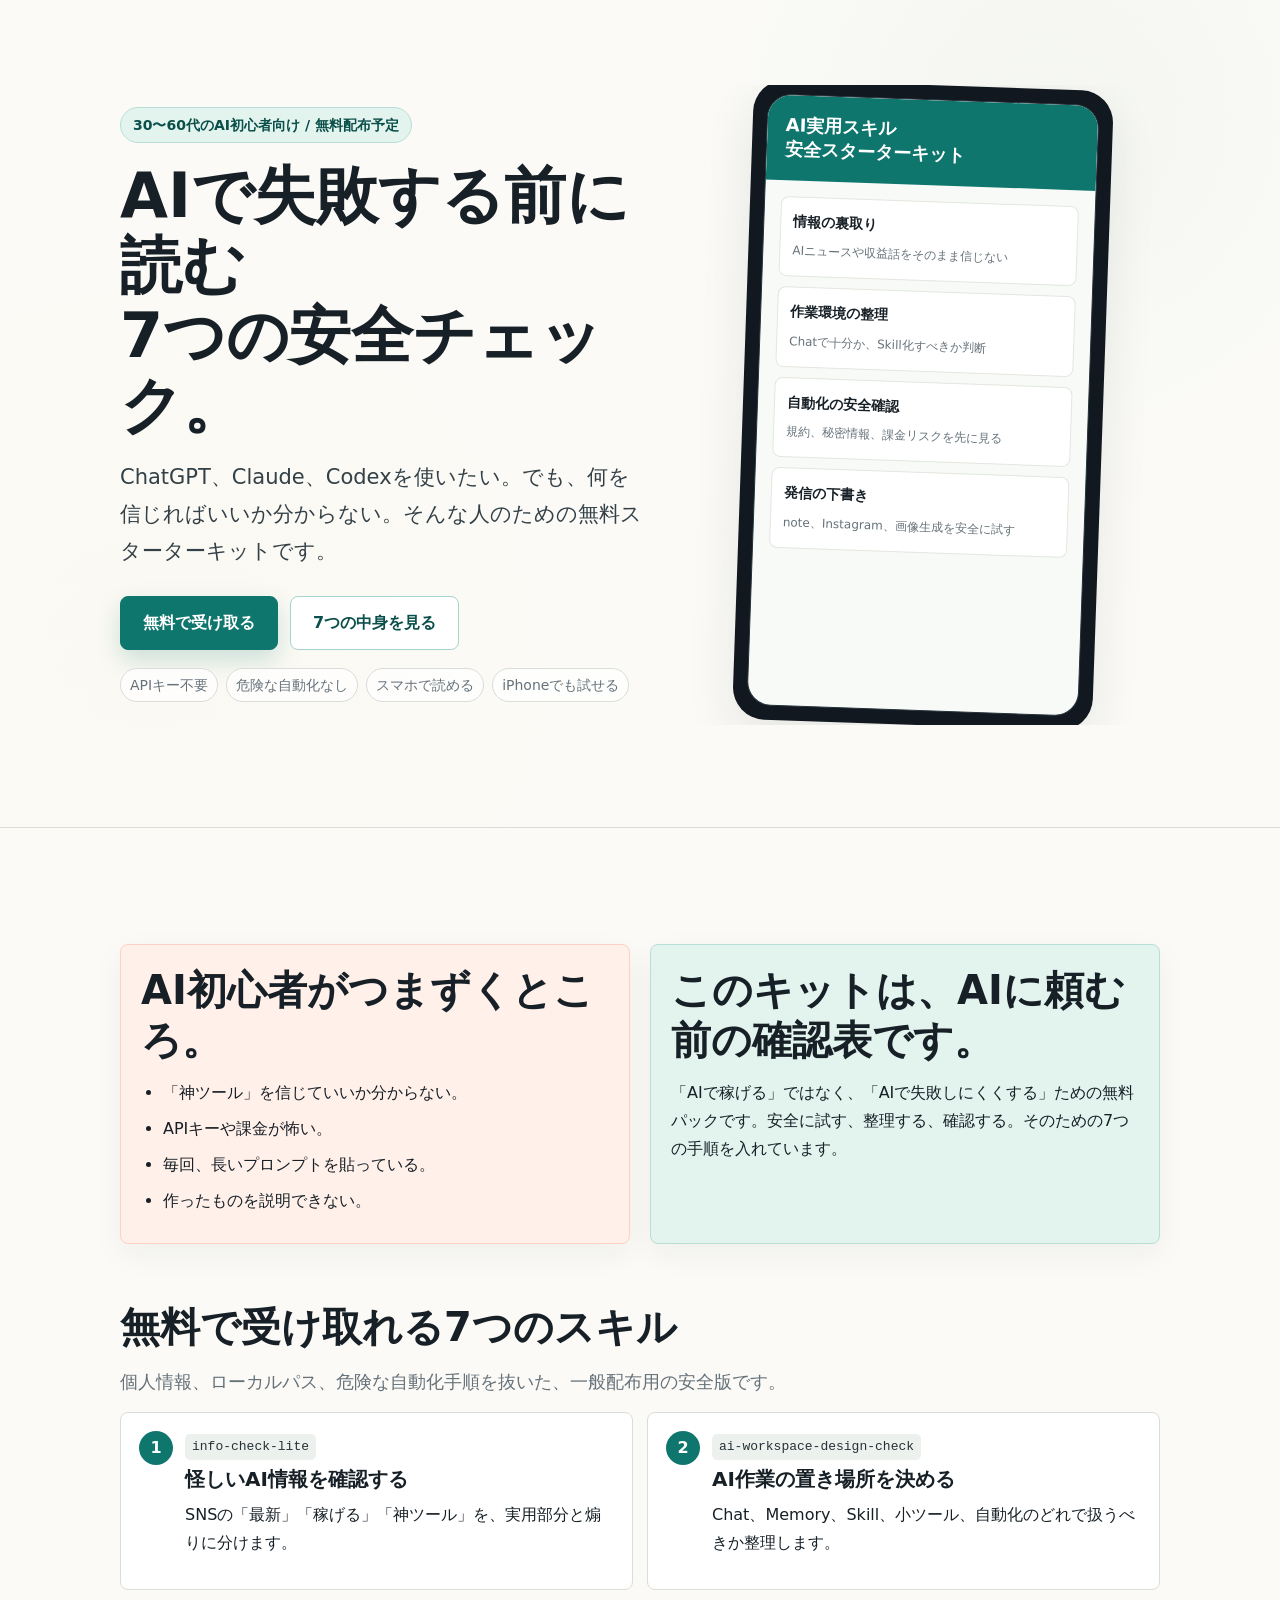
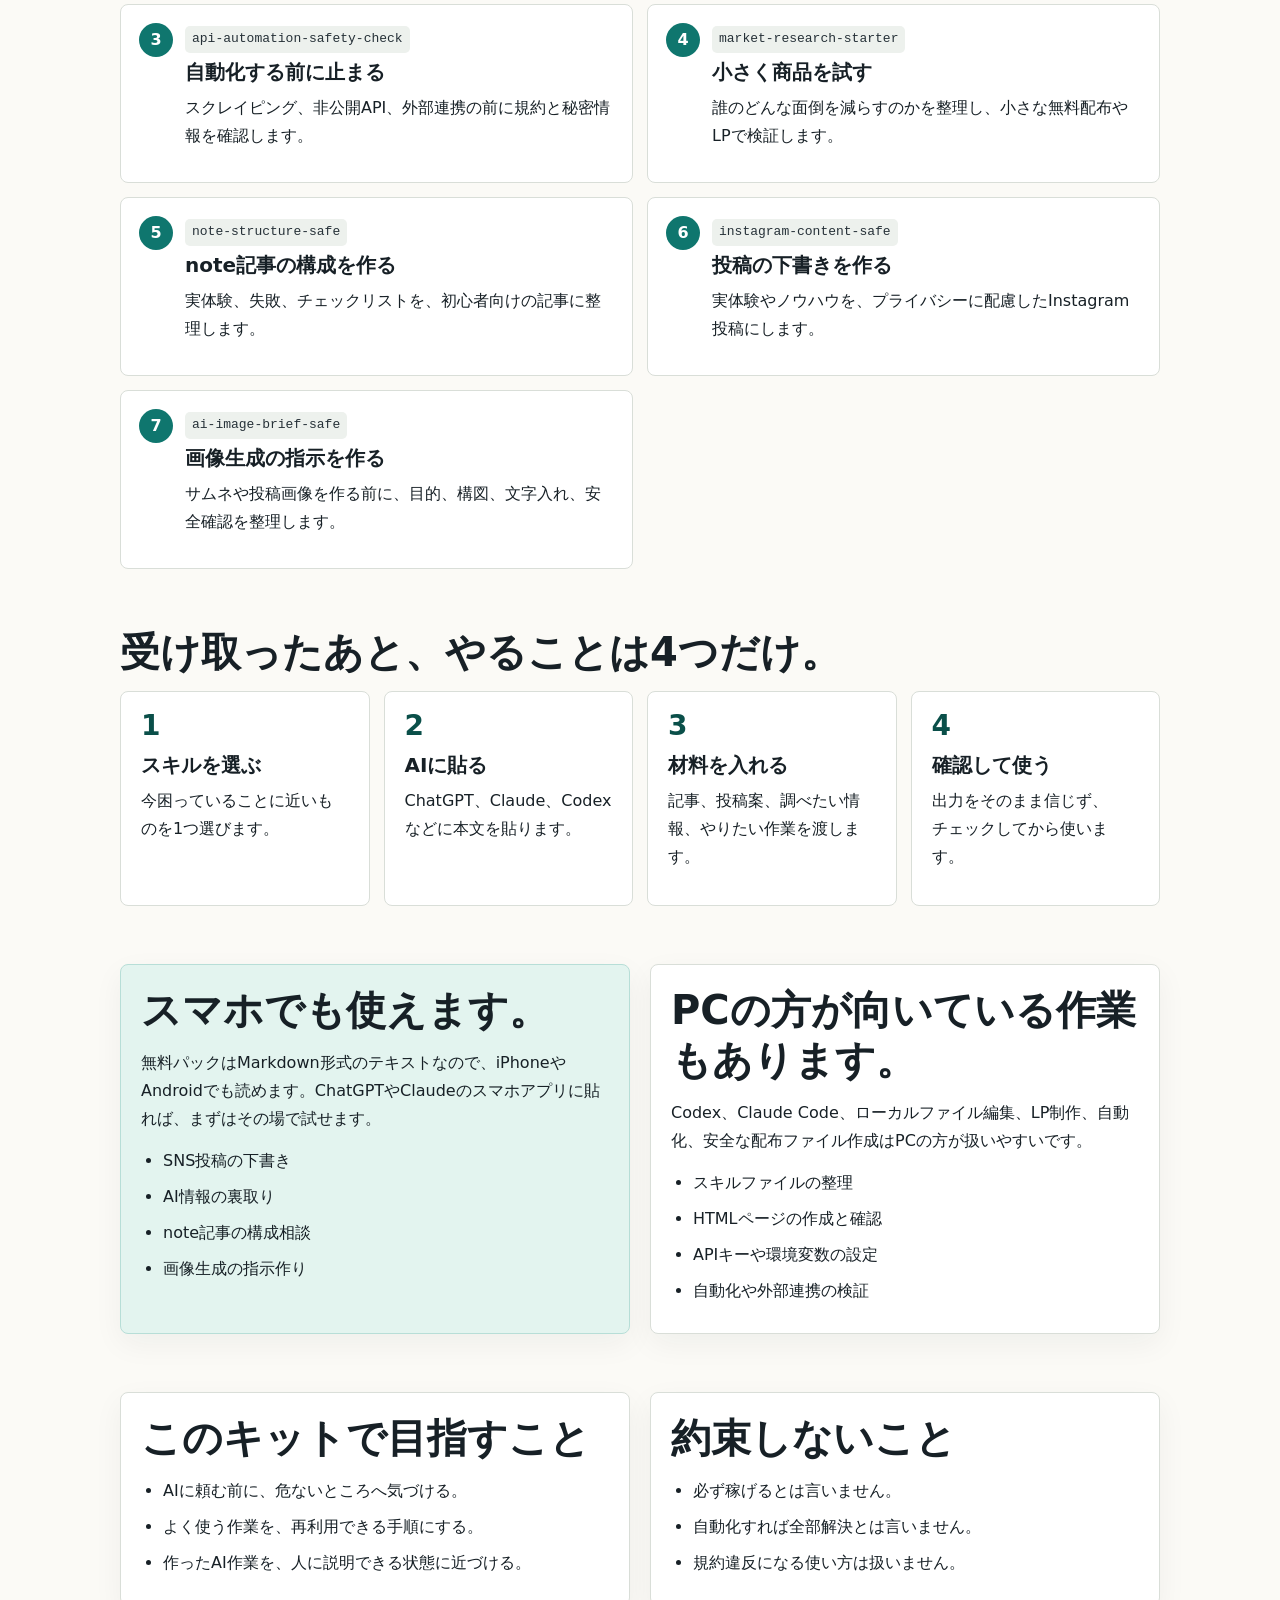
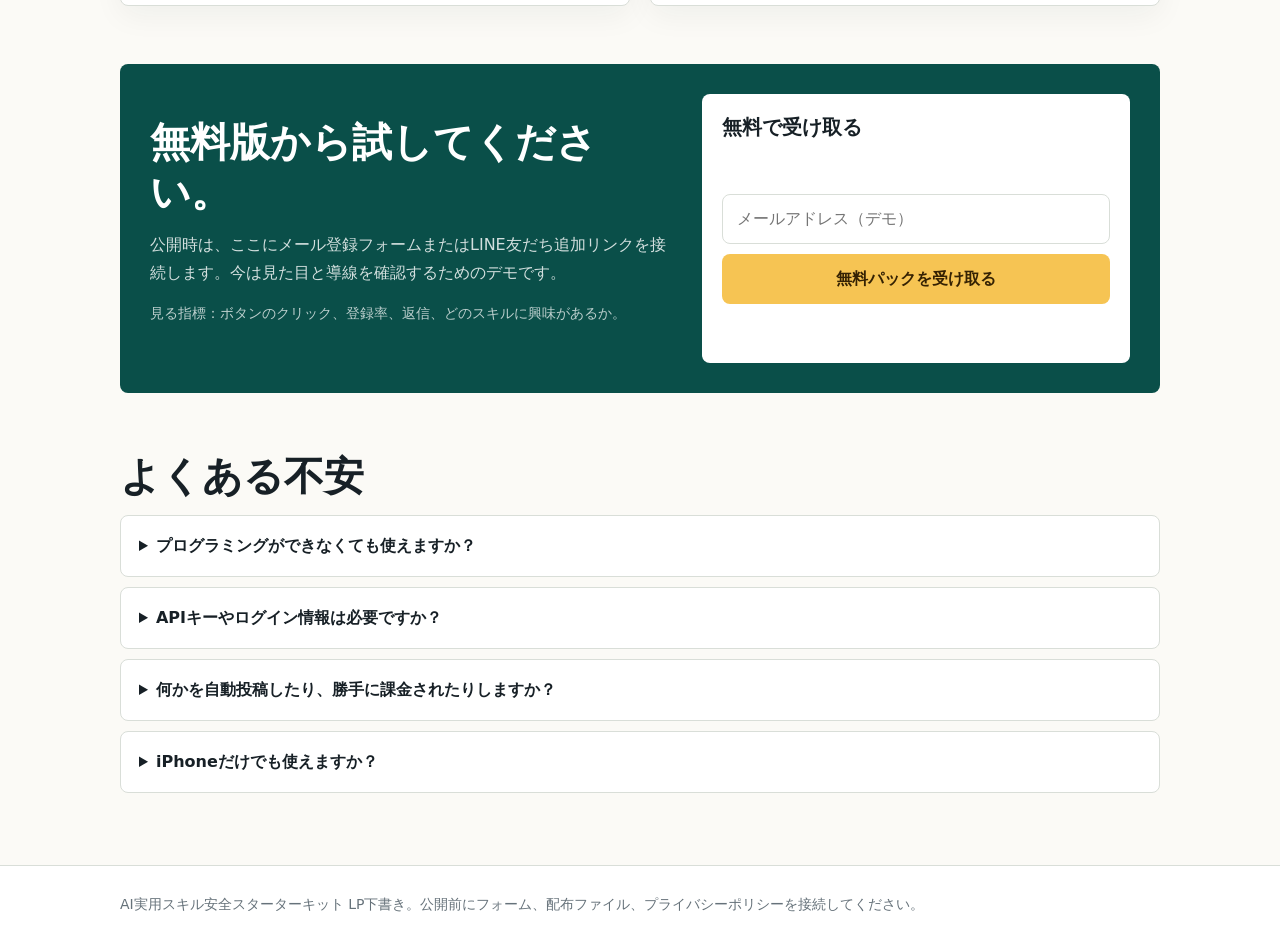
==== index.html @ 0b046c31 "Create AI skill starter kit landing page" ====
<!doctype html>
<html lang="ja">
<head>
  <meta charset="utf-8">
  <meta name="viewport" content="width=device-width, initial-scale=1">
  <title>AI実用スキル安全スターターキット</title>
  <style>
    :root {
      --bg: #fbfaf6;
      --paper: #ffffff;
      --ink: #172026;
      --text: #334047;
      --muted: #66727a;
      --line: #d9ded8;
      --green: #0f766e;
      --green-dark: #0a4f49;
      --green-soft: #e3f4ef;
      --yellow: #f6c453;
      --red-soft: #fff0ea;
      --shadow: 0 18px 50px rgba(23, 32, 38, 0.09);
    }

    * {
      box-sizing: border-box;
      min-width: 0;
    }

    html { scroll-behavior: smooth; }

    body {
      margin: 0;
      width: 100%;
      max-width: 100vw;
      background: var(--bg);
      color: var(--ink);
      font-family: system-ui, -apple-system, BlinkMacSystemFont, "Segoe UI", sans-serif;
      line-height: 1.75;
      overflow-x: hidden;
    }

    .wrap {
      width: min(1040px, calc(100% - 32px));
      margin: 0 auto;
      max-width: 100%;
    }

    header {
      min-height: 92vh;
      display: flex;
      align-items: center;
      padding: 36px 0 54px;
      background:
        linear-gradient(rgba(251, 250, 246, 0.82), rgba(251, 250, 246, 0.95)),
        radial-gradient(circle at 82% 18%, rgba(15, 118, 110, 0.18), transparent 30%),
        radial-gradient(circle at 12% 84%, rgba(246, 196, 83, 0.26), transparent 32%);
      border-bottom: 1px solid var(--line);
    }

    .hero {
      display: grid;
      grid-template-columns: 1.05fr 0.95fr;
      gap: 42px;
      align-items: center;
    }

    .eyebrow {
      display: inline-block;
      margin-bottom: 18px;
      padding: 5px 12px;
      border-radius: 999px;
      background: var(--green-soft);
      color: var(--green-dark);
      border: 1px solid #b9ded7;
      font-weight: 800;
      font-size: 14px;
    }

    h1 {
      margin: 0 0 18px;
      font-size: clamp(36px, 6vw, 62px);
      line-height: 1.13;
      letter-spacing: 0;
    }

    .lead {
      margin: 0 0 26px;
      max-width: 660px;
      color: var(--text);
      font-size: clamp(18px, 2.2vw, 21px);
      font-weight: 500;
    }

    .button-row {
      display: flex;
      flex-wrap: wrap;
      gap: 12px;
      margin: 26px 0 18px;
    }

    .button {
      display: inline-flex;
      align-items: center;
      justify-content: center;
      min-height: 54px;
      padding: 0 22px;
      border-radius: 8px;
      background: var(--green);
      color: #fff;
      text-decoration: none;
      font-weight: 900;
      border: 1px solid var(--green);
      box-shadow: 0 10px 24px rgba(15, 118, 110, 0.2);
      max-width: 100%;
    }

    .button.secondary {
      background: #fff;
      color: var(--green-dark);
      border-color: #a6d4cd;
      box-shadow: none;
    }

    .trust {
      display: flex;
      flex-wrap: wrap;
      gap: 8px;
      color: var(--muted);
      font-size: 14px;
    }

    .trust span {
      padding: 4px 9px;
      border: 1px solid var(--line);
      border-radius: 999px;
      background: rgba(255, 255, 255, 0.78);
    }

    .hero-visual {
      position: relative;
      min-height: 500px;
      display: grid;
      place-items: center;
      overflow: hidden;
    }

    .phone {
      width: min(360px, 100%);
      aspect-ratio: 9 / 16;
      border-radius: 32px;
      background: #111820;
      padding: 14px;
      box-shadow: var(--shadow);
      transform: rotate(2deg);
    }

    .screen {
      height: 100%;
      border-radius: 24px;
      background: #f8faf7;
      overflow: hidden;
      border: 1px solid #26323a;
    }

    .screen-head {
      padding: 18px;
      background: var(--green);
      color: #fff;
    }

    .screen-head strong {
      display: block;
      font-size: 18px;
      line-height: 1.35;
    }

    .screen-body {
      padding: 16px;
      display: grid;
      gap: 10px;
    }

    .mini-item {
      padding: 12px;
      border-radius: 8px;
      background: #fff;
      border: 1px solid #e2e7df;
    }

    .mini-item b {
      display: block;
      margin-bottom: 2px;
      font-size: 14px;
    }

    .mini-item small {
      color: var(--muted);
      font-size: 12px;
    }

    main { padding: 58px 0 72px; }

    section { margin-top: 58px; }

    h2 {
      margin: 0 0 14px;
      font-size: clamp(28px, 4vw, 40px);
      line-height: 1.25;
      letter-spacing: 0;
    }

    h3 {
      margin: 0 0 8px;
      font-size: 20px;
      line-height: 1.36;
      letter-spacing: 0;
    }

    p { margin: 0 0 14px; }

    h1,
    h2,
    h3,
    p,
    li,
    summary {
      overflow-wrap: anywhere;
      word-break: break-word;
      line-break: strict;
    }

    .section-lead {
      max-width: 760px;
      color: var(--muted);
      font-size: 18px;
    }

    .split {
      display: grid;
      grid-template-columns: 1fr 1fr;
      gap: 20px;
    }

    .grid {
      display: grid;
      grid-template-columns: repeat(3, 1fr);
      gap: 16px;
    }

    .card {
      background: var(--paper);
      border: 1px solid var(--line);
      border-radius: 8px;
      padding: 20px;
      box-shadow: 0 10px 30px rgba(23, 32, 38, 0.05);
      max-width: 100%;
    }

    .pain { background: var(--red-soft); border-color: #ffd1c4; }
    .safe { background: var(--green-soft); border-color: #b7ded7; }

    ul {
      margin: 10px 0 0;
      padding-left: 22px;
    }

    li { margin-bottom: 8px; }

    .skills {
      display: grid;
      grid-template-columns: repeat(2, 1fr);
      gap: 14px;
    }

    .skill {
      display: grid;
      grid-template-columns: auto 1fr;
      gap: 12px;
      align-items: start;
      background: var(--paper);
      border: 1px solid var(--line);
      border-radius: 8px;
      padding: 18px;
      max-width: 100%;
    }

    .num {
      width: 34px;
      height: 34px;
      display: grid;
      place-items: center;
      border-radius: 50%;
      background: var(--green);
      color: #fff;
      font-weight: 900;
    }

    code {
      display: inline-block;
      margin-bottom: 6px;
      padding: 2px 7px;
      border-radius: 5px;
      background: #edf1ed;
      color: #263138;
      font-family: ui-monospace, SFMono-Regular, Consolas, monospace;
      font-size: 13px;
    }

    .steps {
      display: grid;
      grid-template-columns: repeat(4, 1fr);
      gap: 14px;
    }

    .step {
      background: var(--paper);
      border: 1px solid var(--line);
      border-radius: 8px;
      padding: 20px;
      max-width: 100%;
    }

    .step b {
      display: block;
      color: var(--green-dark);
      font-size: 28px;
      line-height: 1;
      margin-bottom: 12px;
    }

    .cta {
      display: grid;
      grid-template-columns: 1.1fr 0.9fr;
      gap: 28px;
      align-items: center;
      padding: 30px;
      border-radius: 8px;
      background: var(--green-dark);
      color: #fff;
    }

    .cta h2 { color: #fff; }
    .cta p { color: rgba(255, 255, 255, 0.82); }

    .form {
      background: #fff;
      color: var(--ink);
      border-radius: 8px;
      padding: 20px;
    }

    input {
      width: 100%;
      min-height: 50px;
      margin: 6px 0 10px;
      padding: 0 14px;
      border: 1px solid var(--line);
      border-radius: 8px;
      font: inherit;
      font-size: 16px;
    }

    .submit {
      width: 100%;
      min-height: 50px;
      border: 0;
      border-radius: 8px;
      background: var(--yellow);
      color: #352203;
      font: inherit;
      font-weight: 900;
    }

    .small {
      color: var(--muted);
      font-size: 14px;
    }

    .cta .small { color: rgba(255, 255, 255, 0.72); }

    details {
      background: var(--paper);
      border: 1px solid var(--line);
      border-radius: 8px;
      padding: 16px 18px;
    }

    details + details { margin-top: 10px; }

    summary {
      cursor: pointer;
      font-weight: 800;
    }

    footer {
      padding: 26px 0;
      border-top: 1px solid var(--line);
      background: var(--paper);
      color: var(--muted);
      font-size: 14px;
    }

    .sticky-cta {
      position: sticky;
      bottom: 0;
      z-index: 5;
      display: none;
      padding: 10px 16px;
      background: rgba(255, 255, 255, 0.94);
      border-top: 1px solid var(--line);
      backdrop-filter: blur(8px);
    }

    .sticky-cta a {
      width: 100%;
    }

    @media (max-width: 900px) {
      .hero,
      .split,
      .cta {
        grid-template-columns: 1fr;
      }

      header { min-height: auto; }

      .hero-visual {
        min-height: 420px;
      }

      .grid,
      .steps {
        grid-template-columns: 1fr 1fr;
      }
    }

    @media (max-width: 640px) {
      body {
        position: relative;
        max-width: 100vw;
      }

      .wrap {
        width: calc(100% - 28px);
        max-width: calc(100vw - 28px);
      }

      h1 {
        font-size: 30px;
        line-height: 1.22;
      }

      h1,
      h2,
      h3,
      p,
      li,
      summary {
        word-break: break-all;
        line-break: anywhere;
      }

      .lead {
        font-size: 16px;
        line-height: 1.85;
      }

      .skills,
      .grid,
      .steps {
        grid-template-columns: 1fr;
      }

      .button-row .button {
        width: 100%;
      }

      header,
      main,
      section,
      footer {
        max-width: 100vw;
        overflow-x: hidden;
      }

      .hero-visual {
        min-height: 350px;
      }

      .phone {
        width: min(278px, 88%);
        transform: rotate(0deg);
      }

      .sticky-cta {
        display: block;
      }
    }
  </style>
</head>
<body>
  <header>
    <div class="wrap hero">
      <div>
        <span class="eyebrow">30〜60代のAI初心者向け / 無料配布予定</span>
        <h1>AIで失敗する前に読む<br>7つの安全チェック。</h1>
        <p class="lead">ChatGPT、Claude、Codexを使いたい。でも、何を信じればいいか分からない。そんな人のための無料スターターキットです。</p>
        <div class="button-row">
          <a class="button" href="#signup">無料で受け取る</a>
          <a class="button secondary" href="#inside">7つの中身を見る</a>
        </div>
      <div class="trust">
        <span>APIキー不要</span>
        <span>危険な自動化なし</span>
        <span>スマホで読める</span>
        <span>iPhoneでも試せる</span>
      </div>
      </div>

      <div class="hero-visual" aria-label="AI安全スターターキットのプレビュー">
        <div class="phone">
          <div class="screen">
            <div class="screen-head">
              <strong>AI実用スキル<br>安全スターターキット</strong>
            </div>
            <div class="screen-body">
              <div class="mini-item">
                <b>情報の裏取り</b>
                <small>AIニュースや収益話をそのまま信じない</small>
              </div>
              <div class="mini-item">
                <b>作業環境の整理</b>
                <small>Chatで十分か、Skill化すべきか判断</small>
              </div>
              <div class="mini-item">
                <b>自動化の安全確認</b>
                <small>規約、秘密情報、課金リスクを先に見る</small>
              </div>
              <div class="mini-item">
                <b>発信の下書き</b>
                <small>note、Instagram、画像生成を安全に試す</small>
              </div>
            </div>
          </div>
        </div>
      </div>
    </div>
  </header>

  <main class="wrap">
    <section class="split">
      <div class="card pain">
        <h2>AI初心者がつまずくところ。</h2>
        <ul>
          <li>「神ツール」を信じていいか分からない。</li>
          <li>APIキーや課金が怖い。</li>
          <li>毎回、長いプロンプトを貼っている。</li>
          <li>作ったものを説明できない。</li>
        </ul>
      </div>
      <div class="card safe">
        <h2>このキットは、AIに頼む前の確認表です。</h2>
        <p>「AIで稼げる」ではなく、「AIで失敗しにくくする」ための無料パックです。安全に試す、整理する、確認する。そのための7つの手順を入れています。</p>
      </div>
    </section>

    <section id="inside">
      <h2>無料で受け取れる7つのスキル</h2>
      <p class="section-lead">個人情報、ローカルパス、危険な自動化手順を抜いた、一般配布用の安全版です。</p>
      <div class="skills">
        <article class="skill">
          <span class="num">1</span>
          <div>
            <code>info-check-lite</code>
            <h3>怪しいAI情報を確認する</h3>
            <p>SNSの「最新」「稼げる」「神ツール」を、実用部分と煽りに分けます。</p>
          </div>
        </article>
        <article class="skill">
          <span class="num">2</span>
          <div>
            <code>ai-workspace-design-check</code>
            <h3>AI作業の置き場所を決める</h3>
            <p>Chat、Memory、Skill、小ツール、自動化のどれで扱うべきか整理します。</p>
          </div>
        </article>
        <article class="skill">
          <span class="num">3</span>
          <div>
            <code>api-automation-safety-check</code>
            <h3>自動化する前に止まる</h3>
            <p>スクレイピング、非公開API、外部連携の前に規約と秘密情報を確認します。</p>
          </div>
        </article>
        <article class="skill">
          <span class="num">4</span>
          <div>
            <code>market-research-starter</code>
            <h3>小さく商品を試す</h3>
            <p>誰のどんな面倒を減らすのかを整理し、小さな無料配布やLPで検証します。</p>
          </div>
        </article>
        <article class="skill">
          <span class="num">5</span>
          <div>
            <code>note-structure-safe</code>
            <h3>note記事の構成を作る</h3>
            <p>実体験、失敗、チェックリストを、初心者向けの記事に整理します。</p>
          </div>
        </article>
        <article class="skill">
          <span class="num">6</span>
          <div>
            <code>instagram-content-safe</code>
            <h3>投稿の下書きを作る</h3>
            <p>実体験やノウハウを、プライバシーに配慮したInstagram投稿にします。</p>
          </div>
        </article>
        <article class="skill">
          <span class="num">7</span>
          <div>
            <code>ai-image-brief-safe</code>
            <h3>画像生成の指示を作る</h3>
            <p>サムネや投稿画像を作る前に、目的、構図、文字入れ、安全確認を整理します。</p>
          </div>
        </article>
      </div>
    </section>

    <section>
      <h2>受け取ったあと、やることは4つだけ。</h2>
      <div class="steps">
        <article class="step">
          <b>1</b>
          <h3>スキルを選ぶ</h3>
          <p>今困っていることに近いものを1つ選びます。</p>
        </article>
        <article class="step">
          <b>2</b>
          <h3>AIに貼る</h3>
          <p>ChatGPT、Claude、Codexなどに本文を貼ります。</p>
        </article>
        <article class="step">
          <b>3</b>
          <h3>材料を入れる</h3>
          <p>記事、投稿案、調べたい情報、やりたい作業を渡します。</p>
        </article>
        <article class="step">
          <b>4</b>
          <h3>確認して使う</h3>
          <p>出力をそのまま信じず、チェックしてから使います。</p>
        </article>
      </div>
    </section>

    <section class="split">
      <div class="card safe">
        <h2>スマホでも使えます。</h2>
        <p>無料パックはMarkdown形式のテキストなので、iPhoneやAndroidでも読めます。ChatGPTやClaudeのスマホアプリに貼れば、まずはその場で試せます。</p>
        <ul>
          <li>SNS投稿の下書き</li>
          <li>AI情報の裏取り</li>
          <li>note記事の構成相談</li>
          <li>画像生成の指示作り</li>
        </ul>
      </div>
      <div class="card">
        <h2>PCの方が向いている作業もあります。</h2>
        <p>Codex、Claude Code、ローカルファイル編集、LP制作、自動化、安全な配布ファイル作成はPCの方が扱いやすいです。</p>
        <ul>
          <li>スキルファイルの整理</li>
          <li>HTMLページの作成と確認</li>
          <li>APIキーや環境変数の設定</li>
          <li>自動化や外部連携の検証</li>
        </ul>
      </div>
    </section>

    <section class="split">
      <div class="card">
        <h2>このキットで目指すこと</h2>
        <ul>
          <li>AIに頼む前に、危ないところへ気づける。</li>
          <li>よく使う作業を、再利用できる手順にする。</li>
          <li>作ったAI作業を、人に説明できる状態に近づける。</li>
        </ul>
      </div>
      <div class="card">
        <h2>約束しないこと</h2>
        <ul>
          <li>必ず稼げるとは言いません。</li>
          <li>自動化すれば全部解決とは言いません。</li>
          <li>規約違反になる使い方は扱いません。</li>
        </ul>
      </div>
    </section>

    <section id="signup" class="cta">
      <div>
        <h2>無料版から試してください。</h2>
        <p>公開時は、ここにメール登録フォームまたはLINE友だち追加リンクを接続します。今は見た目と導線を確認するためのデモです。</p>
        <p class="small">見る指標：ボタンのクリック、登録率、返信、どのスキルに興味があるか。</p>
      </div>
      <div class="form">
        <h3>無料で受け取る</h3>
        <p class="small">登録後にダウンロードURLを案内する想定です。</p>
        <input type="email" placeholder="メールアドレス（デモ）" aria-label="メールアドレス">
        <button class="submit" type="button">無料パックを受け取る</button>
        <p class="small">※送信機能はまだ接続していません。</p>
      </div>
    </section>

    <section>
      <h2>よくある不安</h2>
      <details>
        <summary>プログラミングができなくても使えますか？</summary>
        <p>はい。まずはスキル本文をAIに貼って、質問に答えるだけで使える形にしています。</p>
      </details>
      <details>
        <summary>APIキーやログイン情報は必要ですか？</summary>
        <p>無料パックを読むだけなら不要です。秘密情報をAIに貼らないことも、キット内で確認します。</p>
      </details>
      <details>
        <summary>何かを自動投稿したり、勝手に課金されたりしますか？</summary>
        <p>しません。公開・投稿・課金・削除・外部送信は、人間の確認を前提にする方針です。</p>
      </details>
      <details>
        <summary>iPhoneだけでも使えますか？</summary>
        <p>読む、AIに貼る、SNS投稿や記事構成を作るところまでは使えます。CodexやClaude Codeでファイルを作る作業はPCの方が向いています。</p>
      </details>
    </section>
  </main>

  <div class="sticky-cta">
    <a class="button" href="#signup">無料で受け取る</a>
  </div>

  <footer>
    <div class="wrap">AI実用スキル安全スターターキット LP下書き。公開前にフォーム、配布ファイル、プライバシーポリシーを接続してください。</div>
  </footer>
</body>
</html>
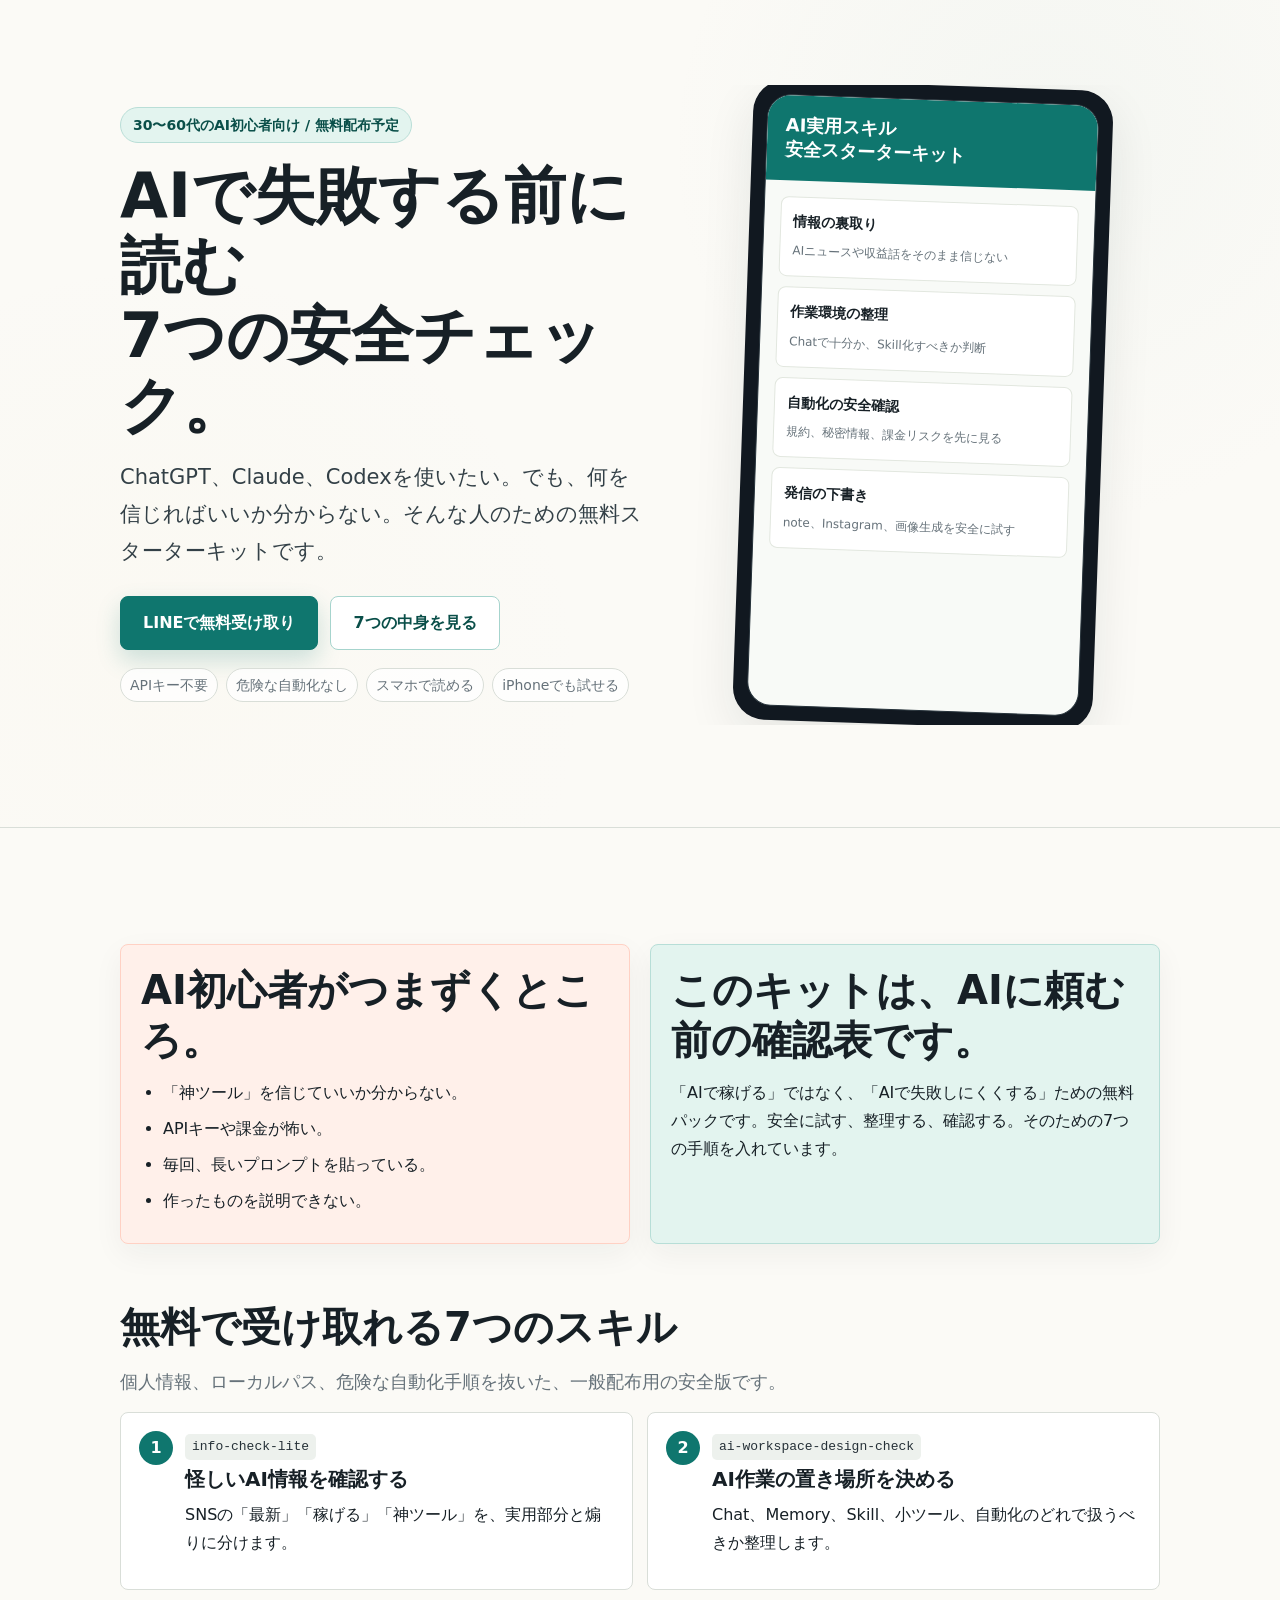
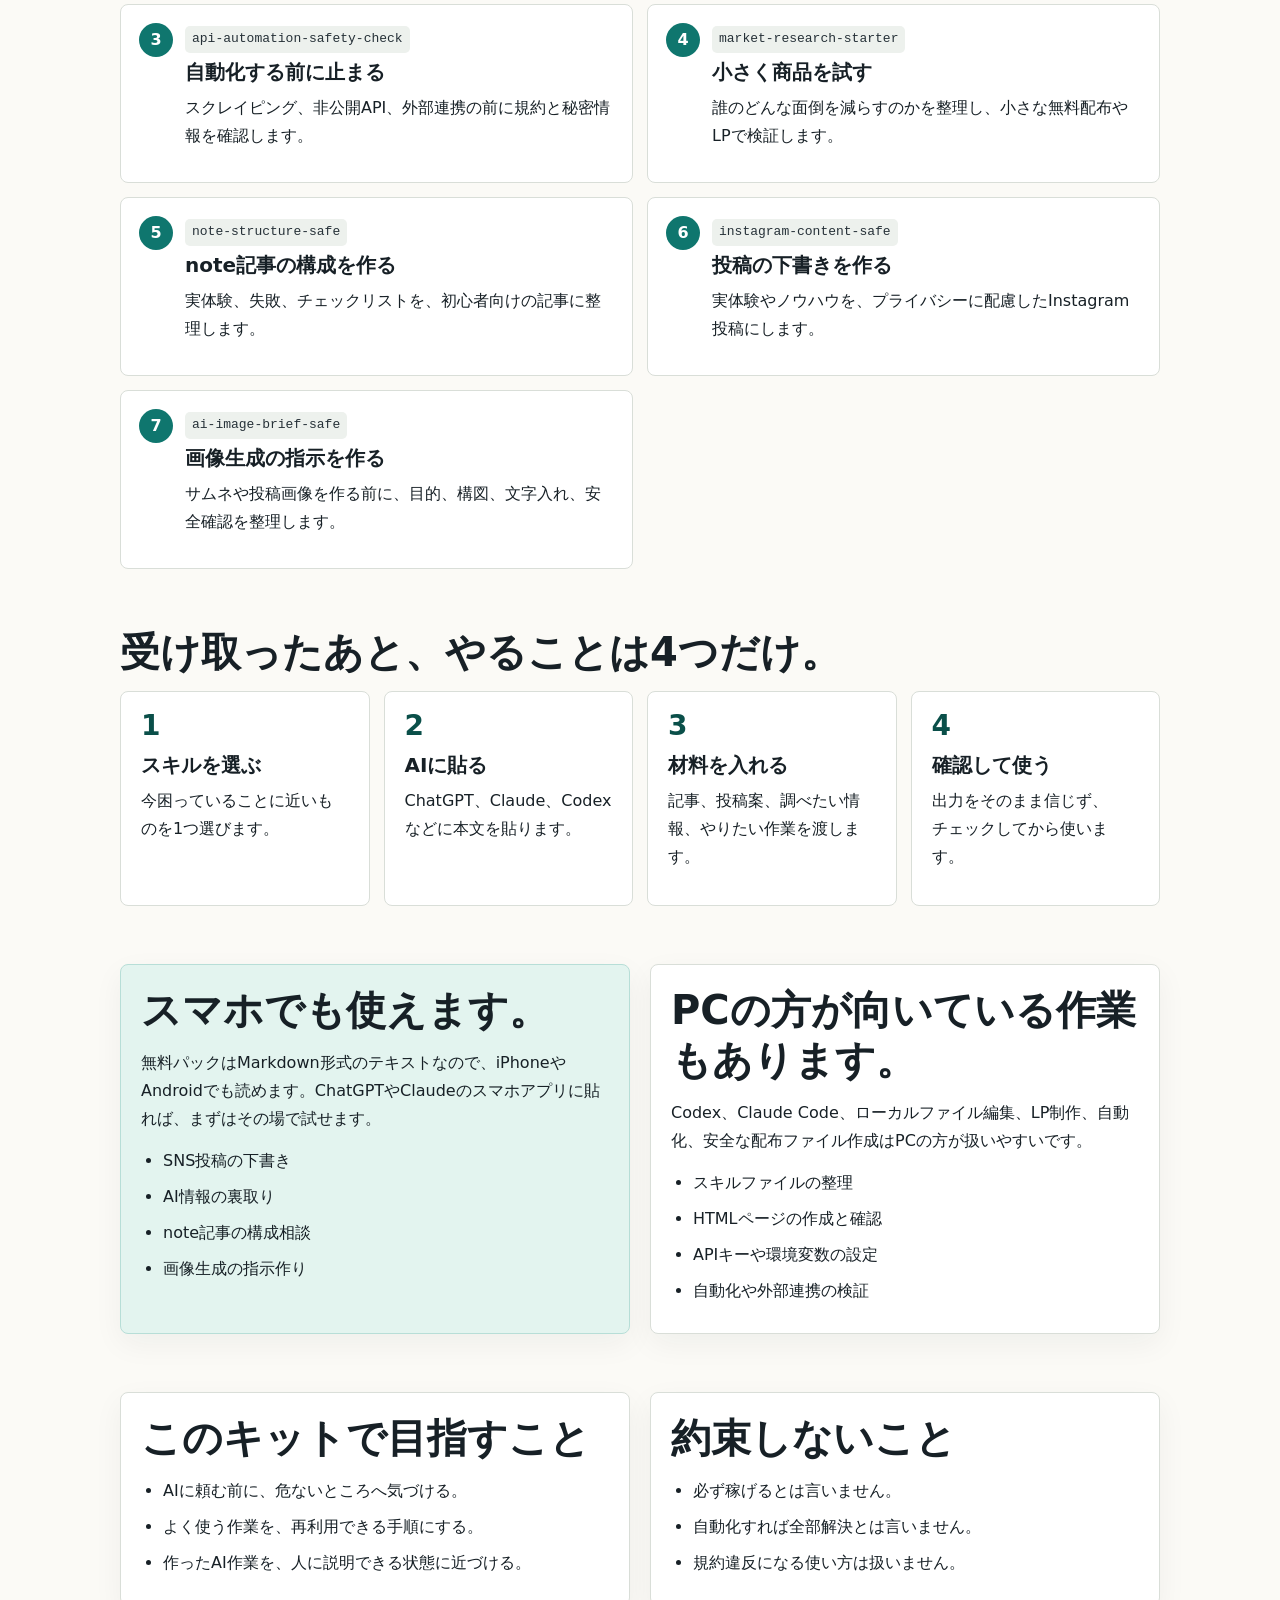
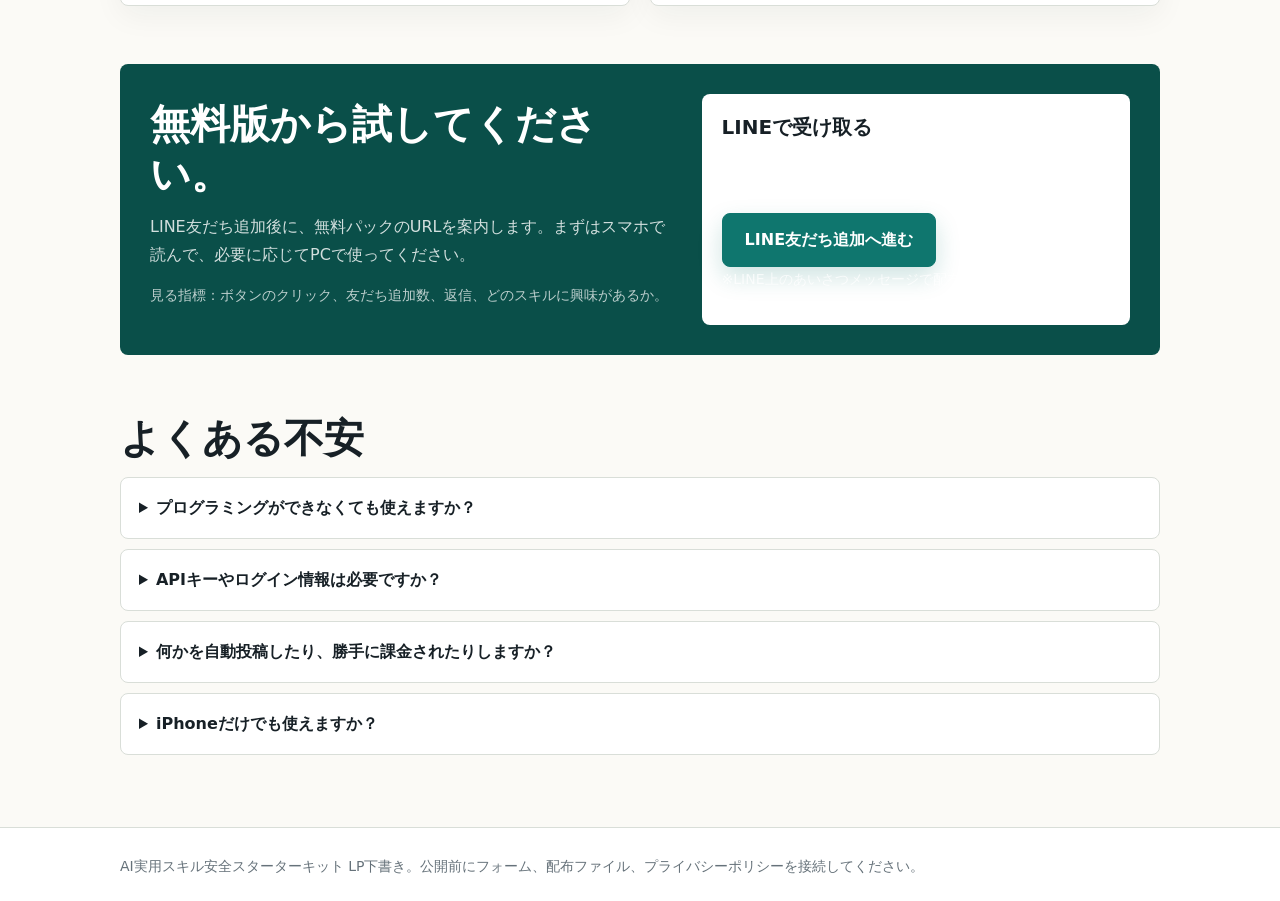
==== commit b0873c4b: "Connect CTA to LINE friend add" ====
--- a/index.html
+++ b/index.html
@@ -505,7 +505,7 @@
         <h1>AIで失敗する前に読む<br>7つの安全チェック。</h1>
         <p class="lead">ChatGPT、Claude、Codexを使いたい。でも、何を信じればいいか分からない。そんな人のための無料スターターキットです。</p>
         <div class="button-row">
-          <a class="button" href="#signup">無料で受け取る</a>
+          <a class="button" href="https://lin.ee/PPzQ4hE">LINEで無料受け取り</a>
           <a class="button secondary" href="#inside">7つの中身を見る</a>
         </div>
       <div class="trust">
@@ -697,15 +697,14 @@
     <section id="signup" class="cta">
       <div>
         <h2>無料版から試してください。</h2>
-        <p>公開時は、ここにメール登録フォームまたはLINE友だち追加リンクを接続します。今は見た目と導線を確認するためのデモです。</p>
-        <p class="small">見る指標：ボタンのクリック、登録率、返信、どのスキルに興味があるか。</p>
+        <p>LINE友だち追加後に、無料パックのURLを案内します。まずはスマホで読んで、必要に応じてPCで使ってください。</p>
+        <p class="small">見る指標：ボタンのクリック、友だち追加数、返信、どのスキルに興味があるか。</p>
       </div>
       <div class="form">
-        <h3>無料で受け取る</h3>
-        <p class="small">登録後にダウンロードURLを案内する想定です。</p>
-        <input type="email" placeholder="メールアドレス（デモ）" aria-label="メールアドレス">
-        <button class="submit" type="button">無料パックを受け取る</button>
-        <p class="small">※送信機能はまだ接続していません。</p>
+        <h3>LINEで受け取る</h3>
+        <p class="small">友だち追加すると、無料スターターキットのURLを受け取れます。</p>
+        <a class="button" href="https://lin.ee/PPzQ4hE">LINE友だち追加へ進む</a>
+        <p class="small">※LINE上のあいさつメッセージで配布URLを案内します。</p>
       </div>
     </section>
 
@@ -731,7 +730,7 @@
   </main>
 
   <div class="sticky-cta">
-    <a class="button" href="#signup">無料で受け取る</a>
+    <a class="button" href="https://lin.ee/PPzQ4hE">LINEで無料受け取り</a>
   </div>
 
   <footer>
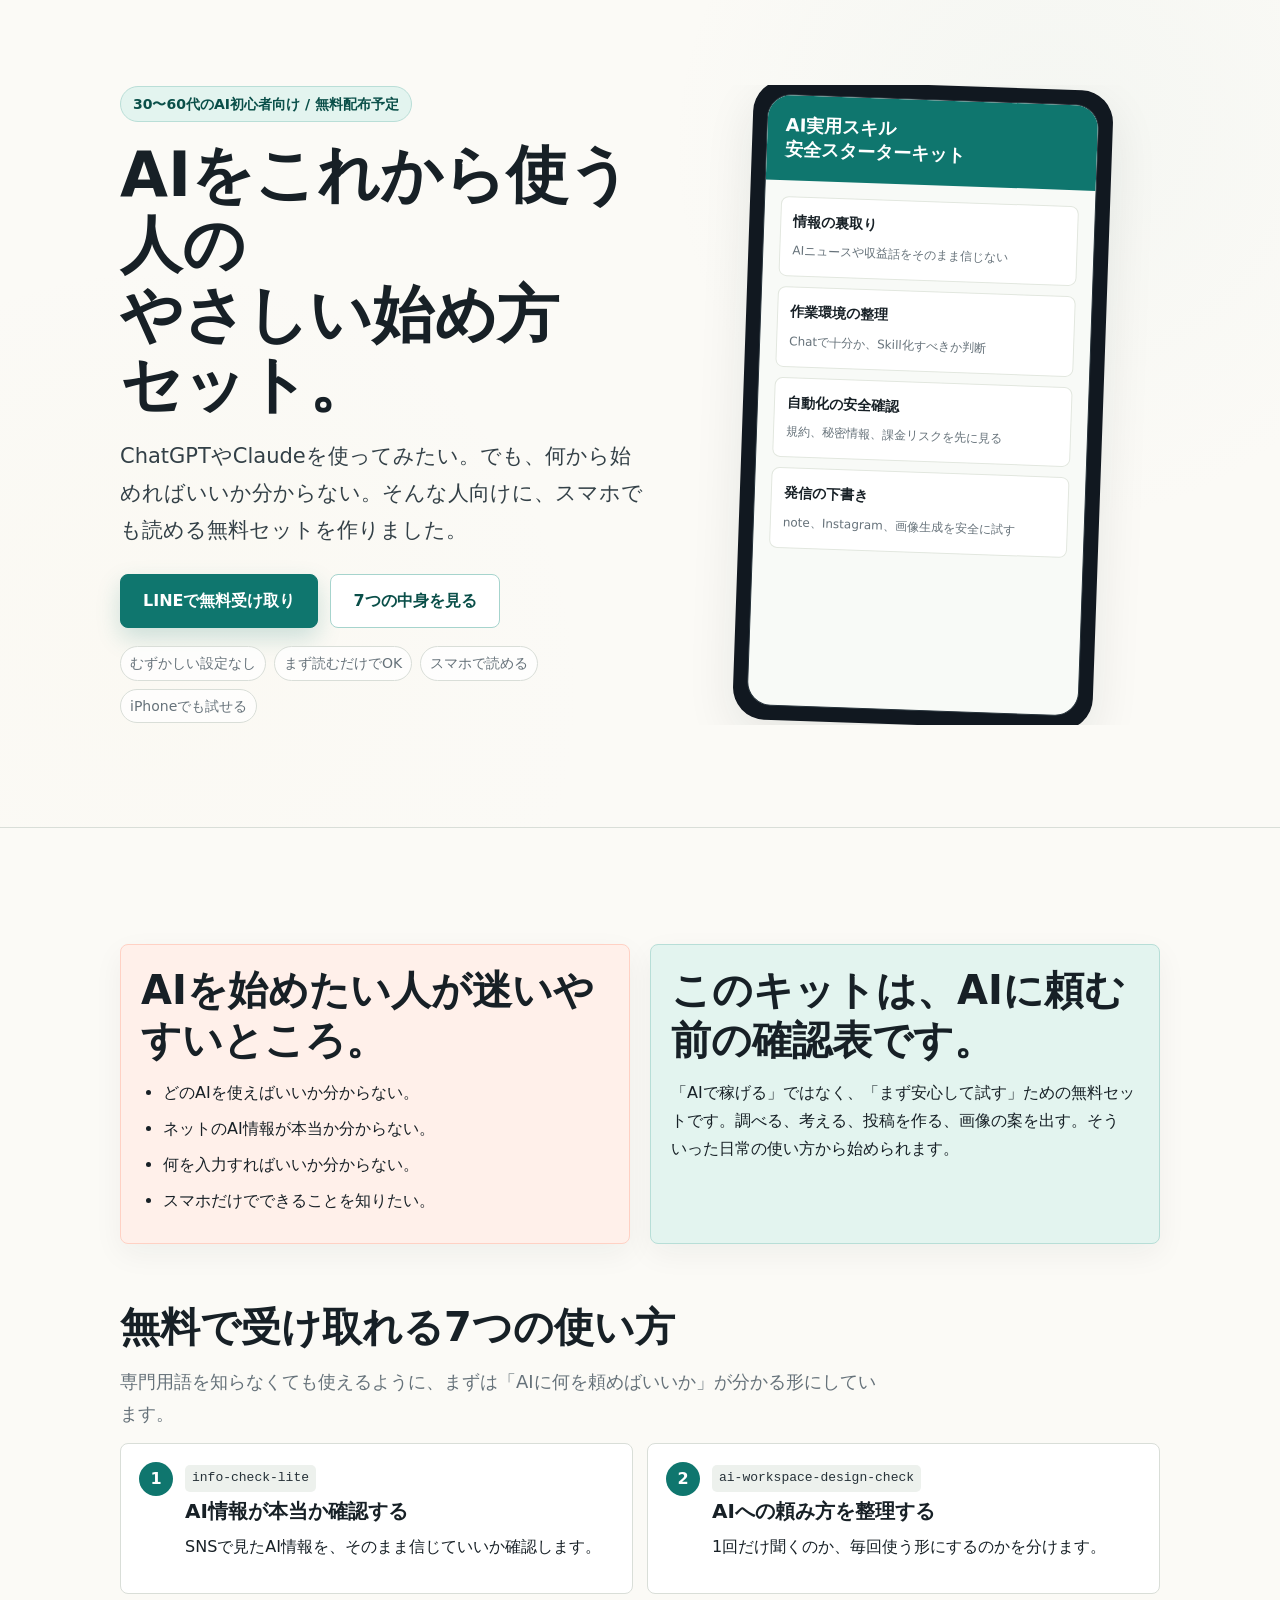
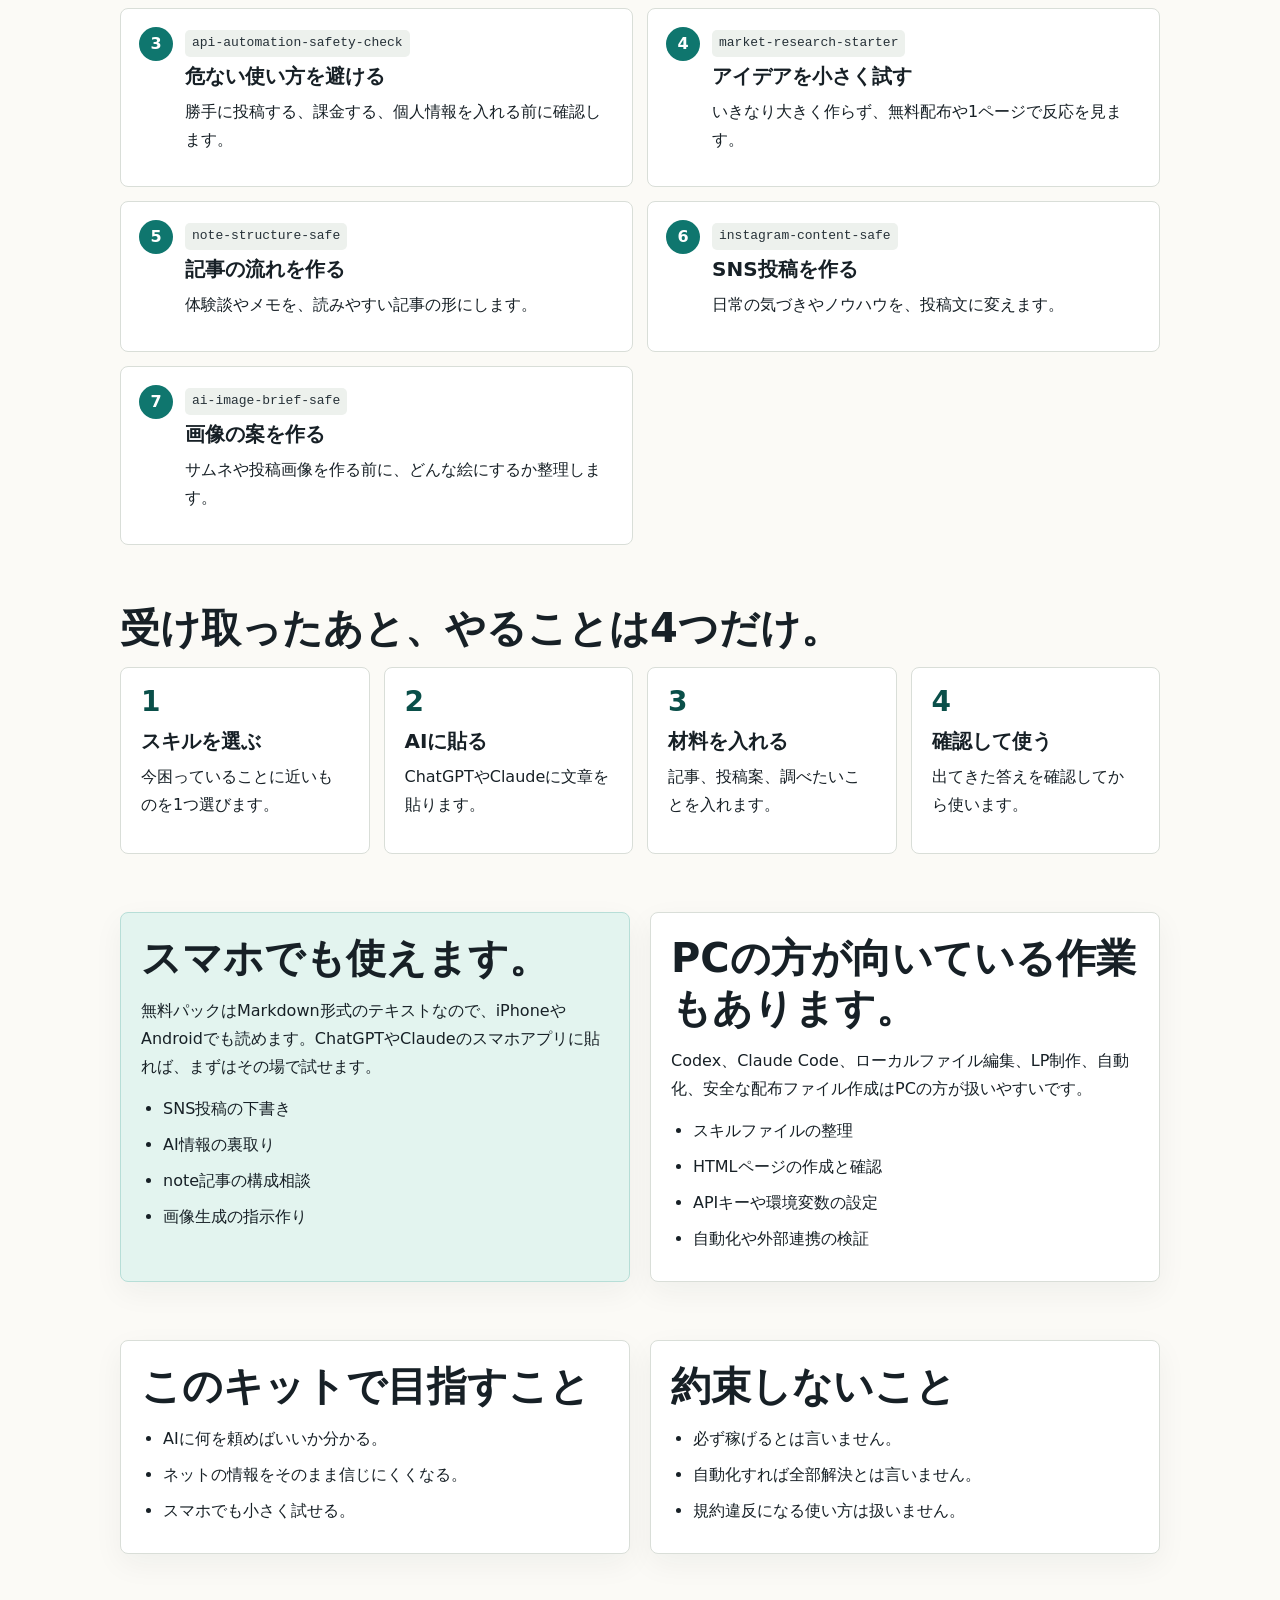
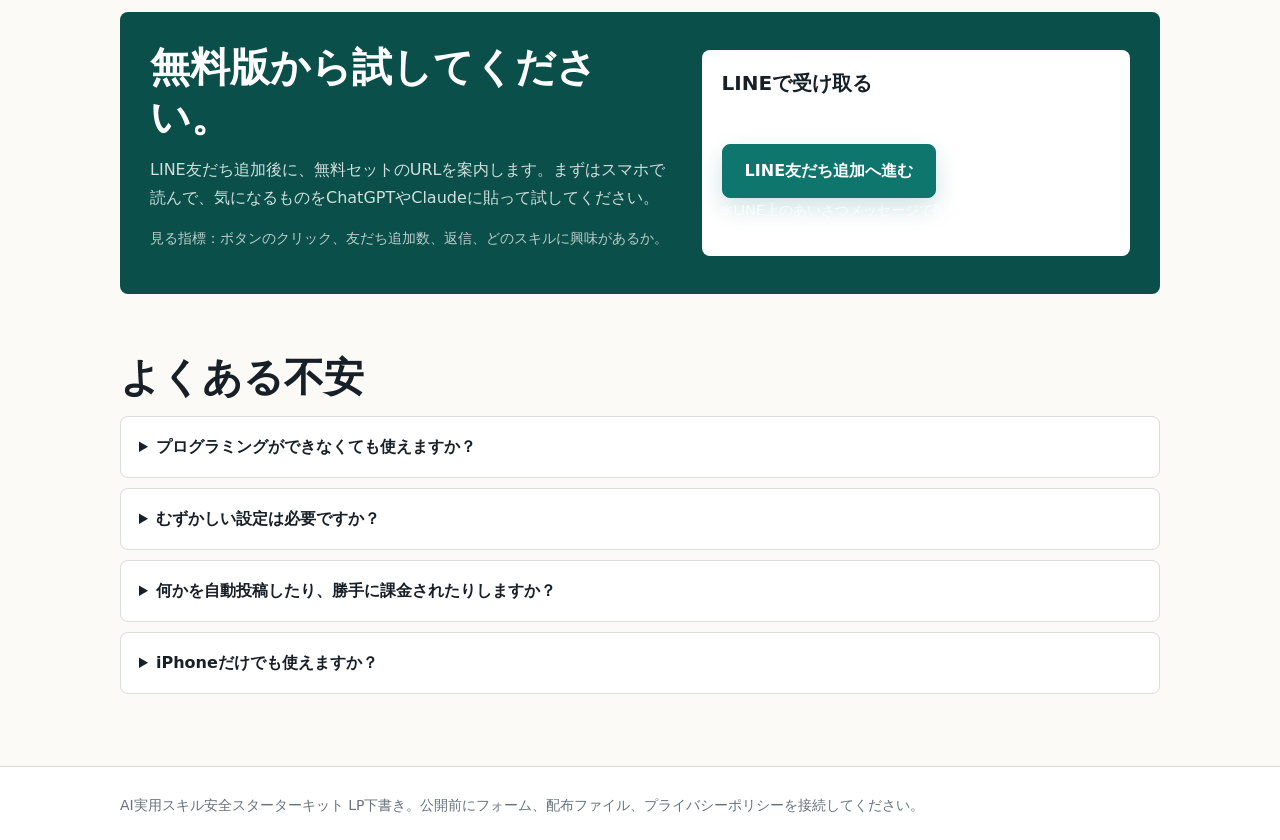
==== commit 158c1507: "Simplify LP copy for beginners" ====
--- a/index.html
+++ b/index.html
@@ -502,15 +502,15 @@
     <div class="wrap hero">
       <div>
         <span class="eyebrow">30〜60代のAI初心者向け / 無料配布予定</span>
-        <h1>AIで失敗する前に読む<br>7つの安全チェック。</h1>
-        <p class="lead">ChatGPT、Claude、Codexを使いたい。でも、何を信じればいいか分からない。そんな人のための無料スターターキットです。</p>
+        <h1>AIをこれから使う人の<br>やさしい始め方セット。</h1>
+        <p class="lead">ChatGPTやClaudeを使ってみたい。でも、何から始めればいいか分からない。そんな人向けに、スマホでも読める無料セットを作りました。</p>
         <div class="button-row">
           <a class="button" href="https://lin.ee/PPzQ4hE">LINEで無料受け取り</a>
           <a class="button secondary" href="#inside">7つの中身を見る</a>
         </div>
       <div class="trust">
-        <span>APIキー不要</span>
-        <span>危険な自動化なし</span>
+        <span>むずかしい設定なし</span>
+        <span>まず読むだけでOK</span>
         <span>スマホで読める</span>
         <span>iPhoneでも試せる</span>
       </div>
@@ -549,78 +549,78 @@
   <main class="wrap">
     <section class="split">
       <div class="card pain">
-        <h2>AI初心者がつまずくところ。</h2>
+        <h2>AIを始めたい人が迷いやすいところ。</h2>
         <ul>
-          <li>「神ツール」を信じていいか分からない。</li>
-          <li>APIキーや課金が怖い。</li>
-          <li>毎回、長いプロンプトを貼っている。</li>
-          <li>作ったものを説明できない。</li>
+          <li>どのAIを使えばいいか分からない。</li>
+          <li>ネットのAI情報が本当か分からない。</li>
+          <li>何を入力すればいいか分からない。</li>
+          <li>スマホだけでできることを知りたい。</li>
         </ul>
       </div>
       <div class="card safe">
         <h2>このキットは、AIに頼む前の確認表です。</h2>
-        <p>「AIで稼げる」ではなく、「AIで失敗しにくくする」ための無料パックです。安全に試す、整理する、確認する。そのための7つの手順を入れています。</p>
+        <p>「AIで稼げる」ではなく、「まず安心して試す」ための無料セットです。調べる、考える、投稿を作る、画像の案を出す。そういった日常の使い方から始められます。</p>
       </div>
     </section>
 
     <section id="inside">
-      <h2>無料で受け取れる7つのスキル</h2>
-      <p class="section-lead">個人情報、ローカルパス、危険な自動化手順を抜いた、一般配布用の安全版です。</p>
+      <h2>無料で受け取れる7つの使い方</h2>
+      <p class="section-lead">専門用語を知らなくても使えるように、まずは「AIに何を頼めばいいか」が分かる形にしています。</p>
       <div class="skills">
         <article class="skill">
           <span class="num">1</span>
           <div>
             <code>info-check-lite</code>
-            <h3>怪しいAI情報を確認する</h3>
-            <p>SNSの「最新」「稼げる」「神ツール」を、実用部分と煽りに分けます。</p>
+            <h3>AI情報が本当か確認する</h3>
+            <p>SNSで見たAI情報を、そのまま信じていいか確認します。</p>
           </div>
         </article>
         <article class="skill">
           <span class="num">2</span>
           <div>
             <code>ai-workspace-design-check</code>
-            <h3>AI作業の置き場所を決める</h3>
-            <p>Chat、Memory、Skill、小ツール、自動化のどれで扱うべきか整理します。</p>
+            <h3>AIへの頼み方を整理する</h3>
+            <p>1回だけ聞くのか、毎回使う形にするのかを分けます。</p>
           </div>
         </article>
         <article class="skill">
           <span class="num">3</span>
           <div>
             <code>api-automation-safety-check</code>
-            <h3>自動化する前に止まる</h3>
-            <p>スクレイピング、非公開API、外部連携の前に規約と秘密情報を確認します。</p>
+            <h3>危ない使い方を避ける</h3>
+            <p>勝手に投稿する、課金する、個人情報を入れる前に確認します。</p>
           </div>
         </article>
         <article class="skill">
           <span class="num">4</span>
           <div>
             <code>market-research-starter</code>
-            <h3>小さく商品を試す</h3>
-            <p>誰のどんな面倒を減らすのかを整理し、小さな無料配布やLPで検証します。</p>
+            <h3>アイデアを小さく試す</h3>
+            <p>いきなり大きく作らず、無料配布や1ページで反応を見ます。</p>
           </div>
         </article>
         <article class="skill">
           <span class="num">5</span>
           <div>
             <code>note-structure-safe</code>
-            <h3>note記事の構成を作る</h3>
-            <p>実体験、失敗、チェックリストを、初心者向けの記事に整理します。</p>
+            <h3>記事の流れを作る</h3>
+            <p>体験談やメモを、読みやすい記事の形にします。</p>
           </div>
         </article>
         <article class="skill">
           <span class="num">6</span>
           <div>
             <code>instagram-content-safe</code>
-            <h3>投稿の下書きを作る</h3>
-            <p>実体験やノウハウを、プライバシーに配慮したInstagram投稿にします。</p>
+            <h3>SNS投稿を作る</h3>
+            <p>日常の気づきやノウハウを、投稿文に変えます。</p>
           </div>
         </article>
         <article class="skill">
           <span class="num">7</span>
           <div>
             <code>ai-image-brief-safe</code>
-            <h3>画像生成の指示を作る</h3>
-            <p>サムネや投稿画像を作る前に、目的、構図、文字入れ、安全確認を整理します。</p>
+            <h3>画像の案を作る</h3>
+            <p>サムネや投稿画像を作る前に、どんな絵にするか整理します。</p>
           </div>
         </article>
       </div>
@@ -637,17 +637,17 @@
         <article class="step">
           <b>2</b>
           <h3>AIに貼る</h3>
-          <p>ChatGPT、Claude、Codexなどに本文を貼ります。</p>
+          <p>ChatGPTやClaudeに文章を貼ります。</p>
         </article>
         <article class="step">
           <b>3</b>
           <h3>材料を入れる</h3>
-          <p>記事、投稿案、調べたい情報、やりたい作業を渡します。</p>
+          <p>記事、投稿案、調べたいことを入れます。</p>
         </article>
         <article class="step">
           <b>4</b>
           <h3>確認して使う</h3>
-          <p>出力をそのまま信じず、チェックしてから使います。</p>
+          <p>出てきた答えを確認してから使います。</p>
         </article>
       </div>
     </section>
@@ -679,9 +679,9 @@
       <div class="card">
         <h2>このキットで目指すこと</h2>
         <ul>
-          <li>AIに頼む前に、危ないところへ気づける。</li>
-          <li>よく使う作業を、再利用できる手順にする。</li>
-          <li>作ったAI作業を、人に説明できる状態に近づける。</li>
+          <li>AIに何を頼めばいいか分かる。</li>
+          <li>ネットの情報をそのまま信じにくくなる。</li>
+          <li>スマホでも小さく試せる。</li>
         </ul>
       </div>
       <div class="card">
@@ -697,12 +697,12 @@
     <section id="signup" class="cta">
       <div>
         <h2>無料版から試してください。</h2>
-        <p>LINE友だち追加後に、無料パックのURLを案内します。まずはスマホで読んで、必要に応じてPCで使ってください。</p>
+        <p>LINE友だち追加後に、無料セットのURLを案内します。まずはスマホで読んで、気になるものをChatGPTやClaudeに貼って試してください。</p>
         <p class="small">見る指標：ボタンのクリック、友だち追加数、返信、どのスキルに興味があるか。</p>
       </div>
       <div class="form">
         <h3>LINEで受け取る</h3>
-        <p class="small">友だち追加すると、無料スターターキットのURLを受け取れます。</p>
+        <p class="small">友だち追加すると、無料セットのURLを受け取れます。</p>
         <a class="button" href="https://lin.ee/PPzQ4hE">LINE友だち追加へ進む</a>
         <p class="small">※LINE上のあいさつメッセージで配布URLを案内します。</p>
       </div>
@@ -715,8 +715,8 @@
         <p>はい。まずはスキル本文をAIに貼って、質問に答えるだけで使える形にしています。</p>
       </details>
       <details>
-        <summary>APIキーやログイン情報は必要ですか？</summary>
-        <p>無料パックを読むだけなら不要です。秘密情報をAIに貼らないことも、キット内で確認します。</p>
+        <summary>むずかしい設定は必要ですか？</summary>
+        <p>読むだけなら必要ありません。まずはスマホで開いて、気になる文章をAIに貼るところから始められます。</p>
       </details>
       <details>
         <summary>何かを自動投稿したり、勝手に課金されたりしますか？</summary>
@@ -724,7 +724,7 @@
       </details>
       <details>
         <summary>iPhoneだけでも使えますか？</summary>
-        <p>読む、AIに貼る、SNS投稿や記事構成を作るところまでは使えます。CodexやClaude Codeでファイルを作る作業はPCの方が向いています。</p>
+        <p>はい。読む、AIに貼る、投稿文や記事の流れを作るところまでは使えます。ホームページ作成などはPCの方が向いています。</p>
       </details>
     </section>
   </main>
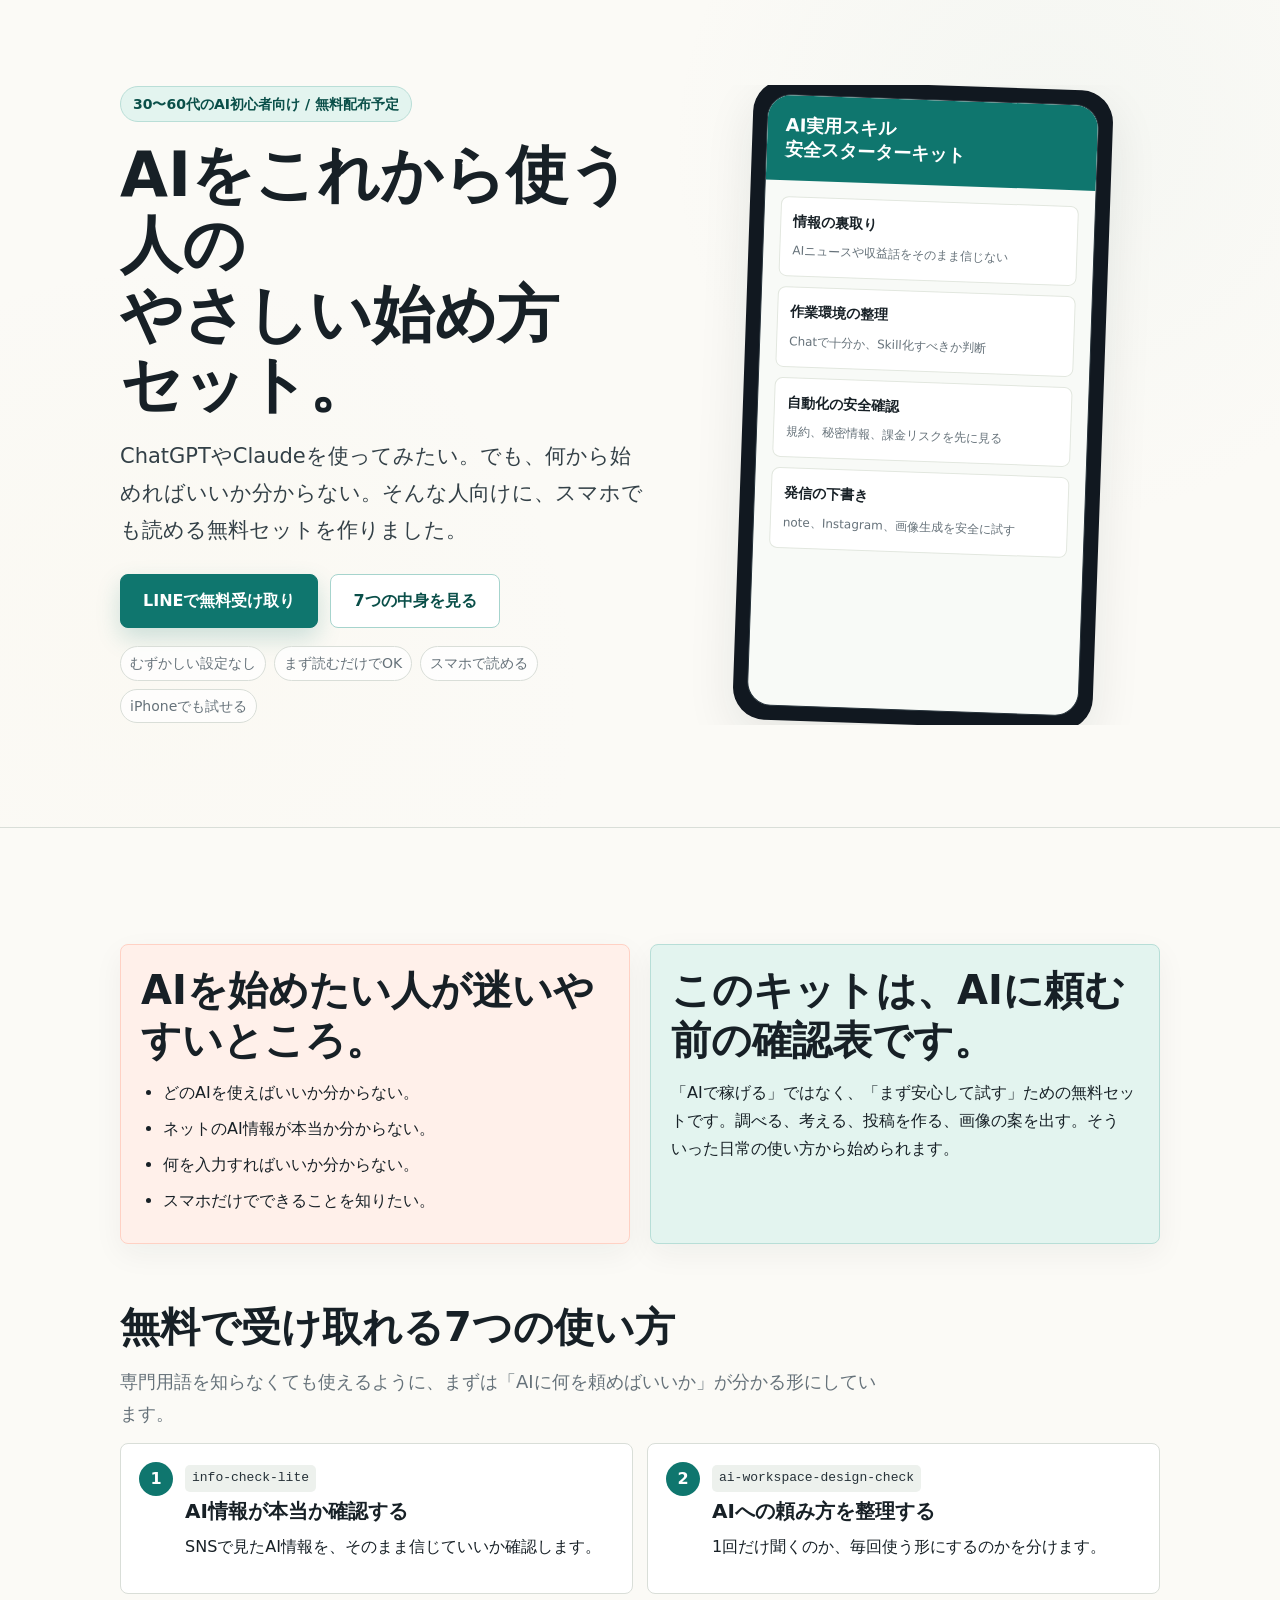
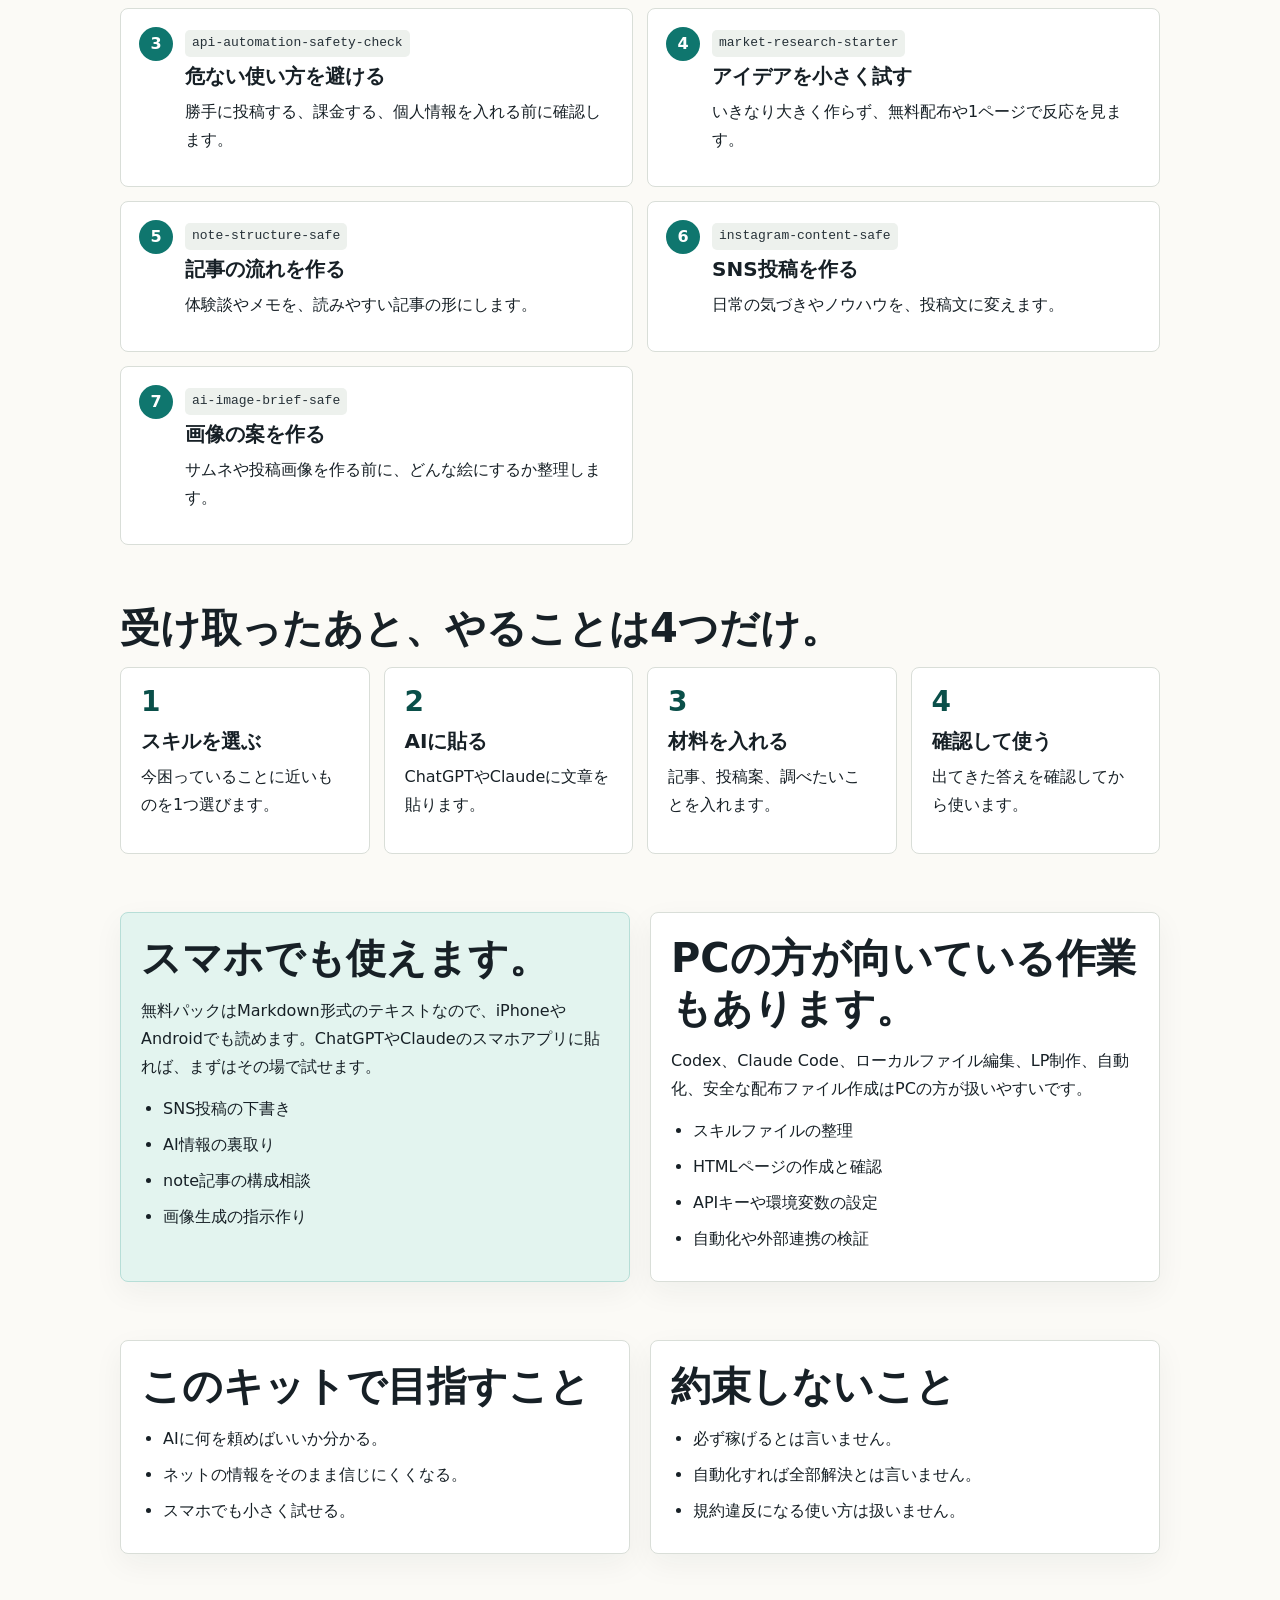
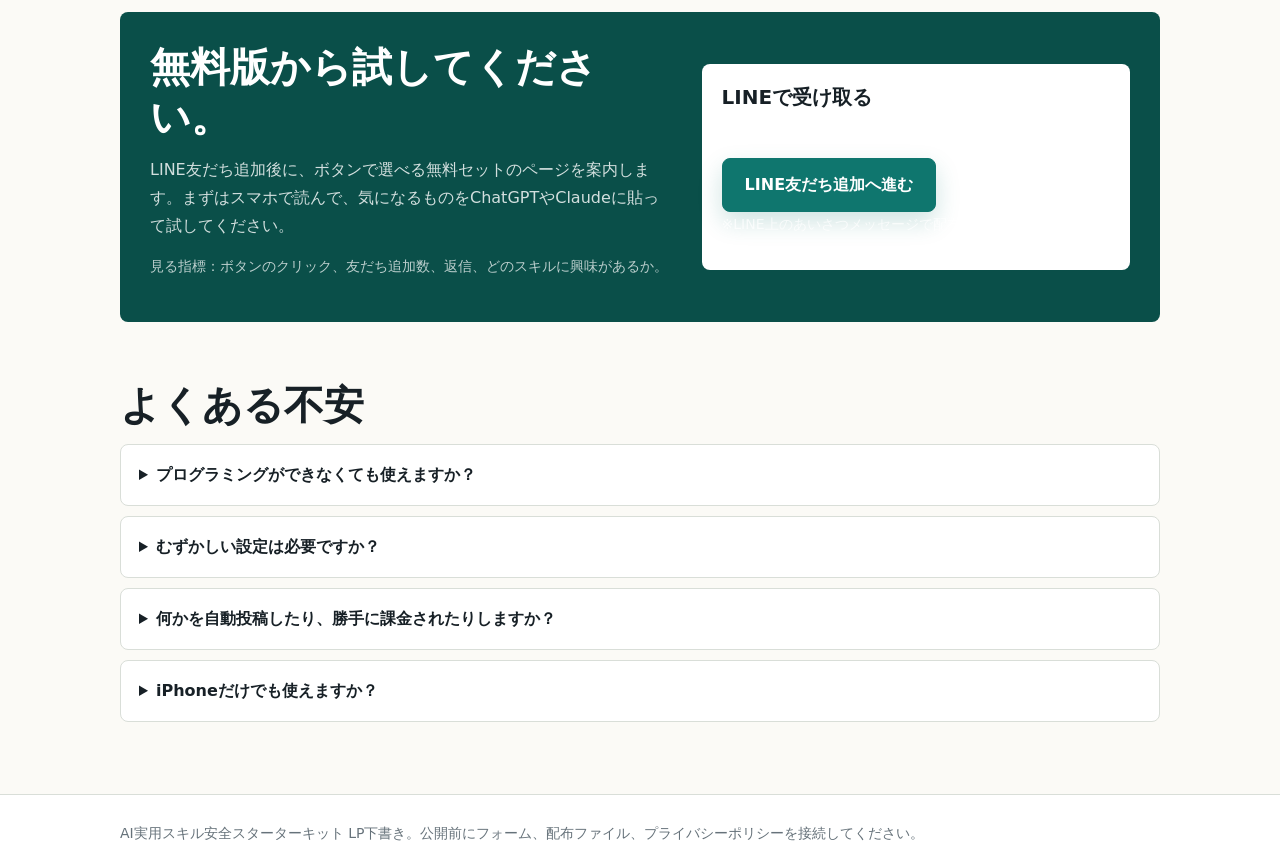
==== commit 1258bb74: "Add beginner-friendly public pack page" ====
--- a/index.html
+++ b/index.html
@@ -697,7 +697,7 @@
     <section id="signup" class="cta">
       <div>
         <h2>無料版から試してください。</h2>
-        <p>LINE友だち追加後に、無料セットのURLを案内します。まずはスマホで読んで、気になるものをChatGPTやClaudeに貼って試してください。</p>
+        <p>LINE友だち追加後に、ボタンで選べる無料セットのページを案内します。まずはスマホで読んで、気になるものをChatGPTやClaudeに貼って試してください。</p>
         <p class="small">見る指標：ボタンのクリック、友だち追加数、返信、どのスキルに興味があるか。</p>
       </div>
       <div class="form">
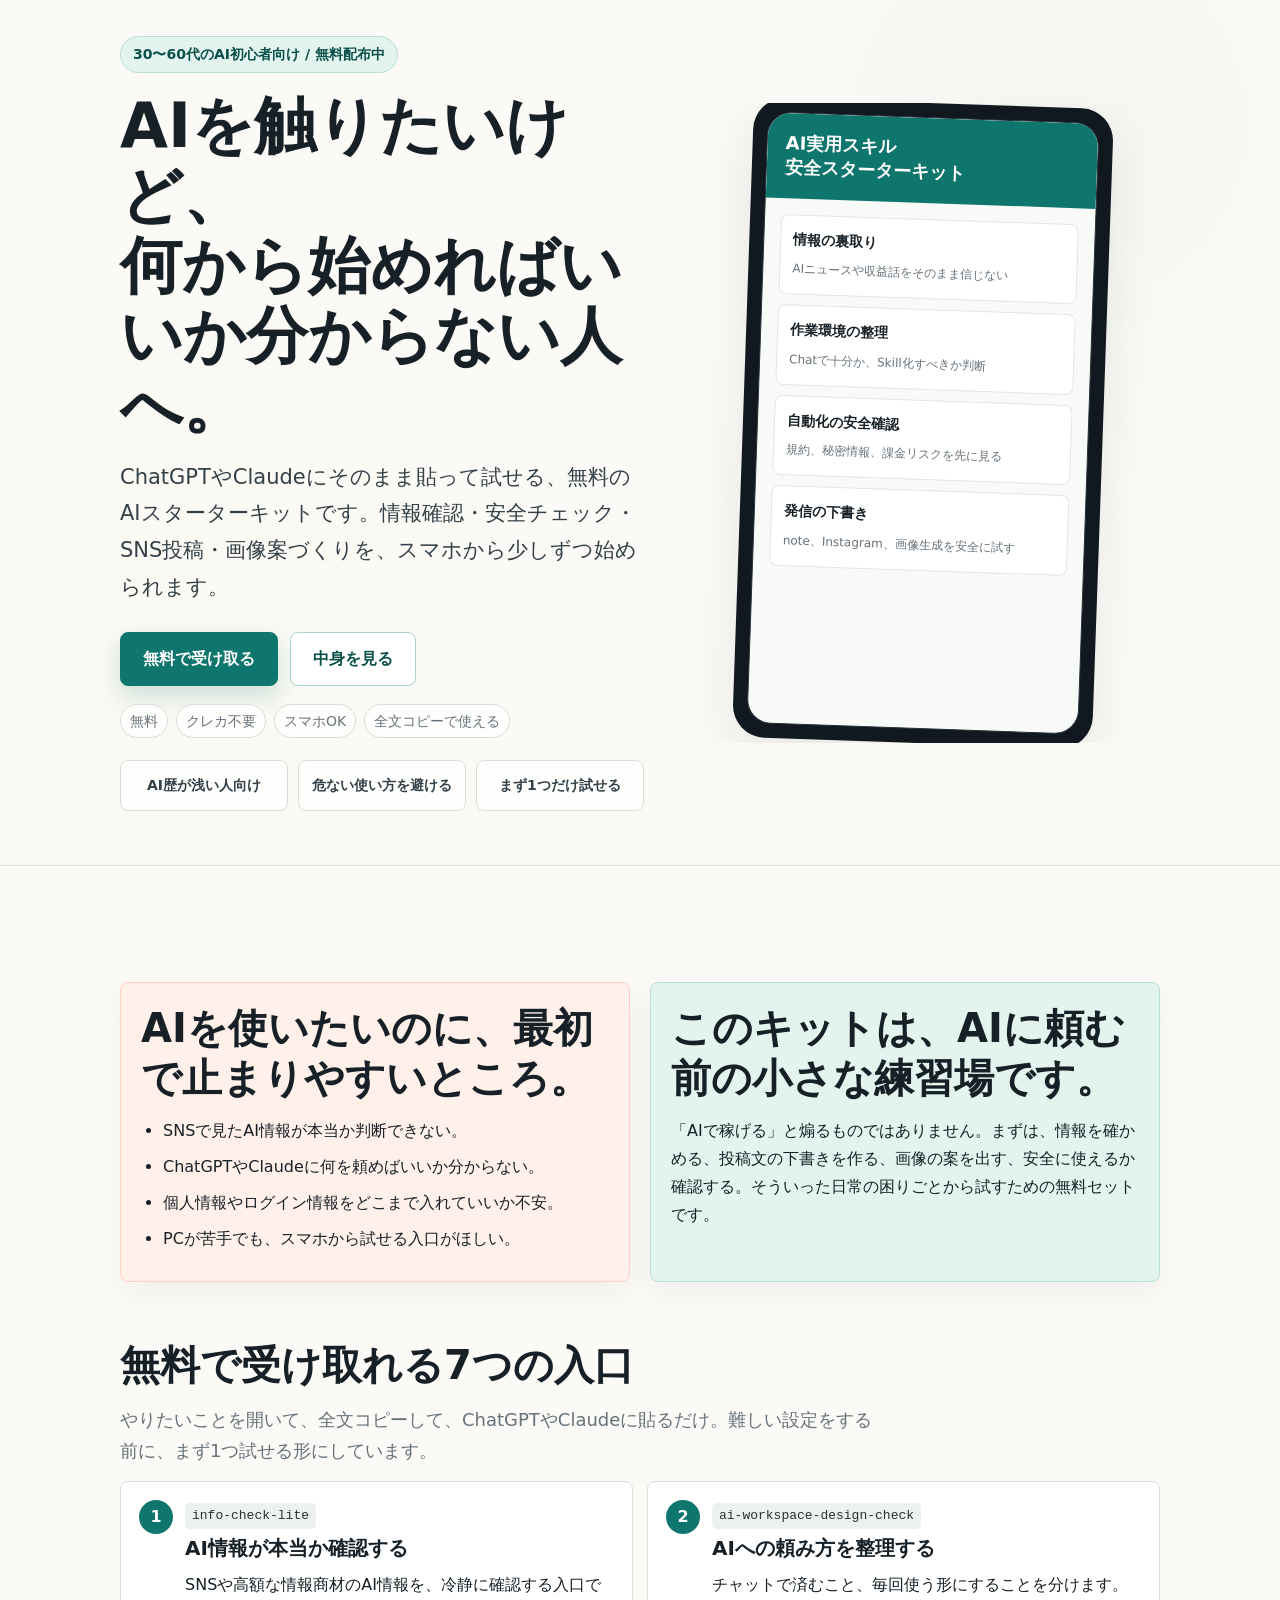
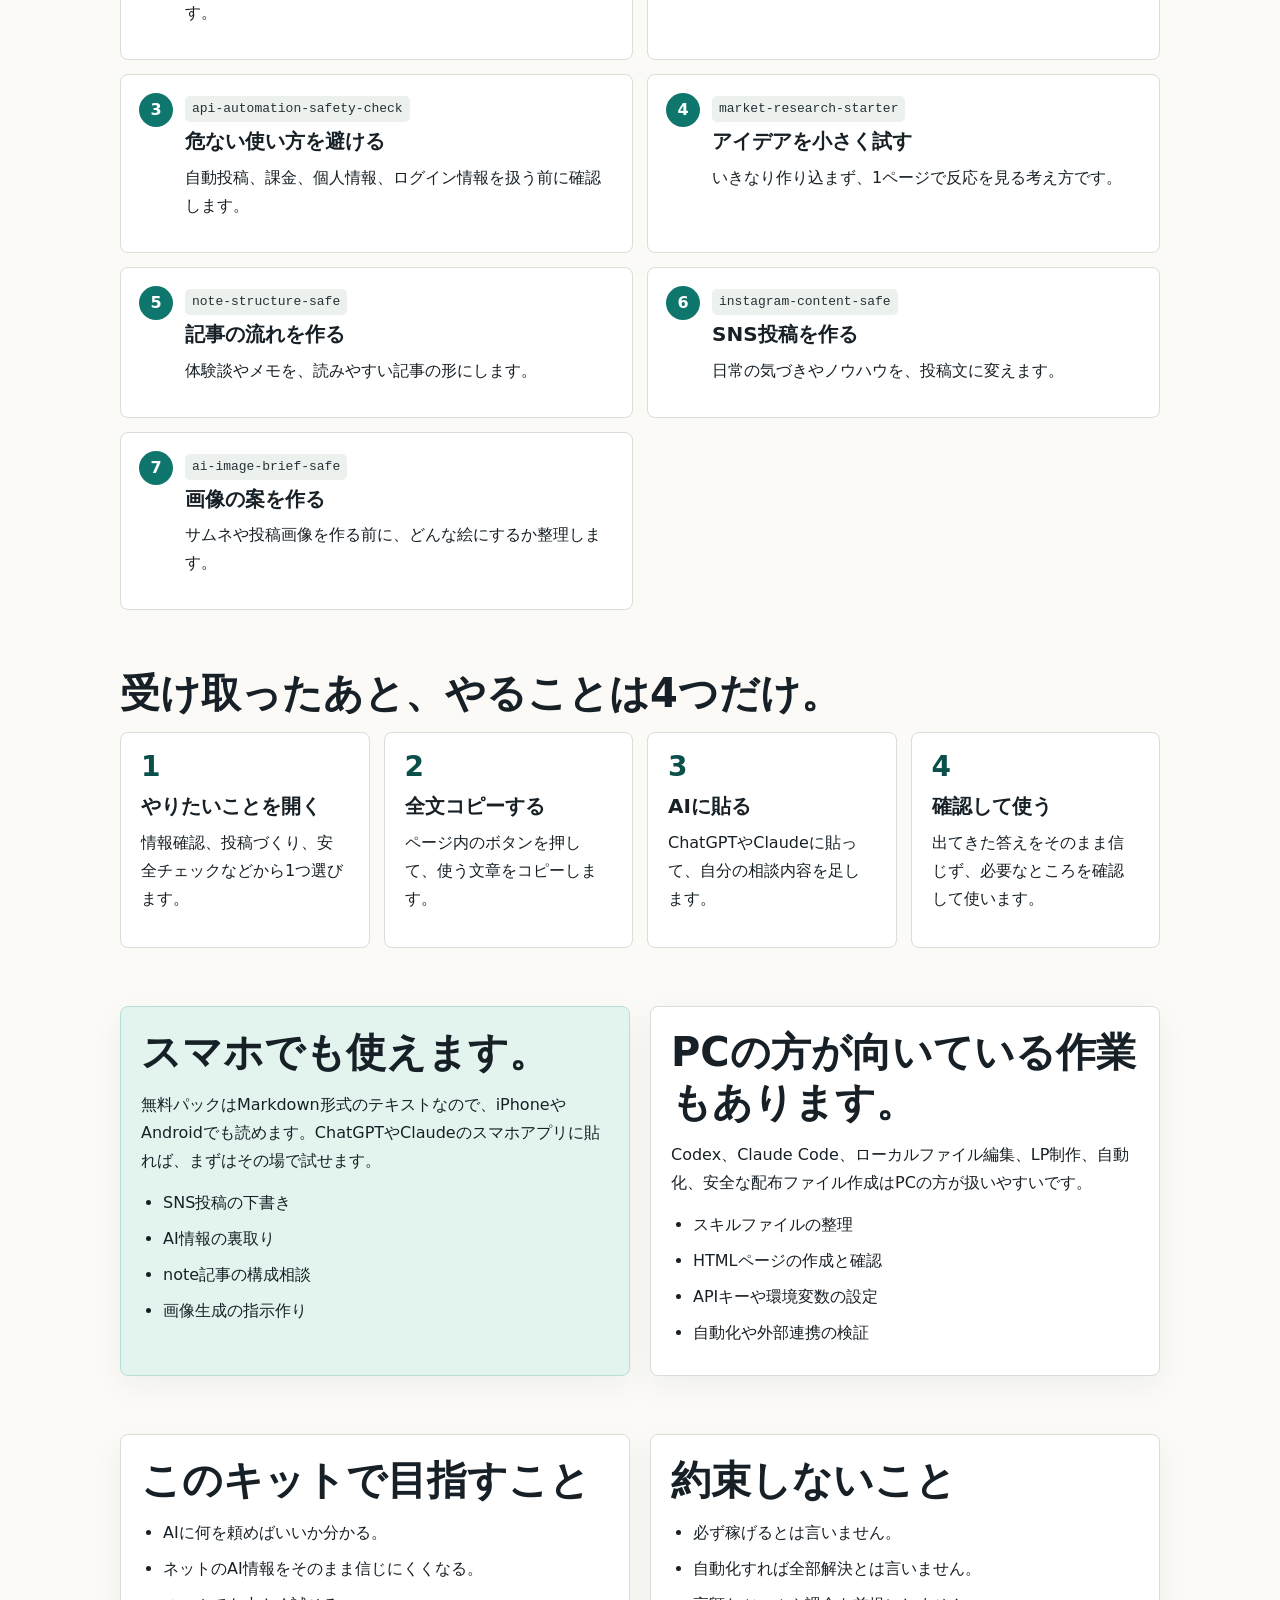
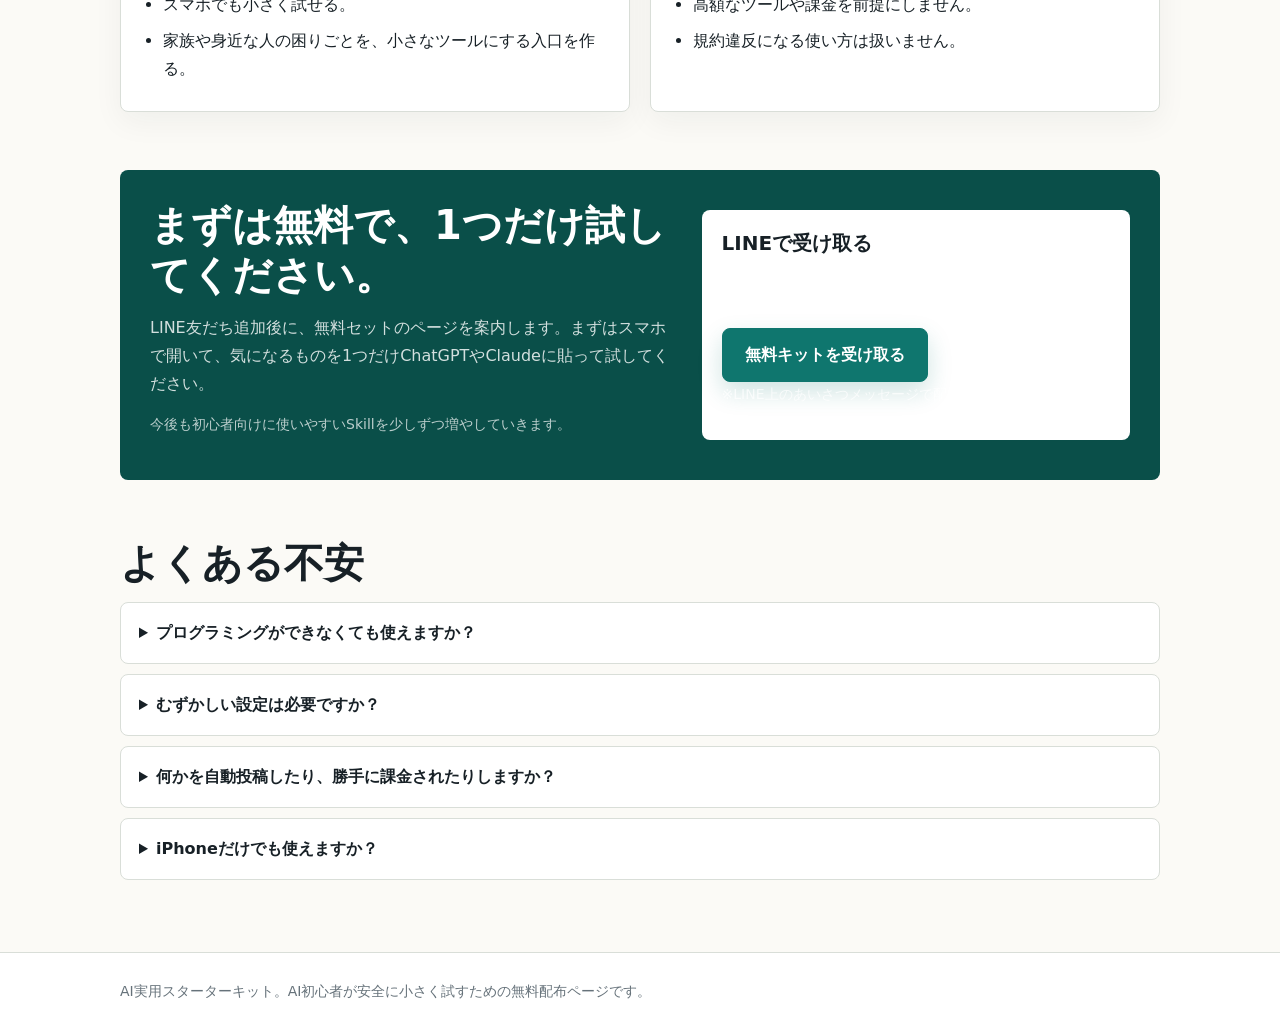
==== commit 6d64e53b: "Improve LP conversion copy" ====
--- a/index.html
+++ b/index.html
@@ -3,6 +3,19 @@
 <head>
   <meta charset="utf-8">
   <meta name="viewport" content="width=device-width, initial-scale=1">
+  <meta name="description" content="ChatGPTやClaudeに貼って試せる、AI初心者向けの無料スターターキット。情報確認・安全チェック・SNS投稿・画像案づくりをスマホから始められます。">
+  <meta property="og:type" content="website">
+  <meta property="og:url" content="https://jojo-qq.github.io/ai-skill-starter-kit/">
+  <meta property="og:title" content="無料AIスターターキット">
+  <meta property="og:description" content="無料・クレカ不要。AI初心者がスマホから小さく試せるスターターキットです。">
+  <meta property="og:image" content="https://jojo-qq.github.io/ai-skill-starter-kit/assets/papa-profile-og.png">
+  <meta property="og:image:secure_url" content="https://jojo-qq.github.io/ai-skill-starter-kit/assets/papa-profile-og.png">
+  <meta property="og:image:type" content="image/png">
+  <meta property="og:image:alt" content="無料AIスターターキットのプロフィール画像">
+  <meta name="twitter:card" content="summary_large_image">
+  <meta name="twitter:title" content="無料AIスターターキット">
+  <meta name="twitter:description" content="無料・クレカ不要。AI初心者がスマホから小さく試せるスターターキットです。">
+  <meta name="twitter:image" content="https://jojo-qq.github.io/ai-skill-starter-kit/assets/papa-profile-og.png">
   <title>AI実用スキル安全スターターキット</title>
   <style>
     :root {
@@ -135,6 +148,25 @@
       background: rgba(255, 255, 255, 0.78);
     }
 
+    .proof-strip {
+      display: grid;
+      grid-template-columns: repeat(3, 1fr);
+      gap: 10px;
+      margin-top: 22px;
+      max-width: 760px;
+    }
+
+    .proof-strip span {
+      padding: 12px;
+      border: 1px solid var(--line);
+      border-radius: 8px;
+      background: rgba(255, 255, 255, 0.84);
+      color: var(--text);
+      font-size: 14px;
+      font-weight: 800;
+      text-align: center;
+    }
+
     .hero-visual {
       position: relative;
       min-height: 500px;
@@ -466,7 +498,8 @@
 
       .skills,
       .grid,
-      .steps {
+      .steps,
+      .proof-strip {
         grid-template-columns: 1fr;
       }
 
@@ -501,18 +534,23 @@
   <header>
     <div class="wrap hero">
       <div>
-        <span class="eyebrow">30〜60代のAI初心者向け / 無料配布予定</span>
-        <h1>AIをこれから使う人の<br>やさしい始め方セット。</h1>
-        <p class="lead">ChatGPTやClaudeを使ってみたい。でも、何から始めればいいか分からない。そんな人向けに、スマホでも読める無料セットを作りました。</p>
+        <span class="eyebrow">30〜60代のAI初心者向け / 無料配布中</span>
+        <h1>AIを触りたいけど、<br>何から始めればいいか分からない人へ。</h1>
+        <p class="lead">ChatGPTやClaudeにそのまま貼って試せる、無料のAIスターターキットです。情報確認・安全チェック・SNS投稿・画像案づくりを、スマホから少しずつ始められます。</p>
         <div class="button-row">
-          <a class="button" href="https://lin.ee/PPzQ4hE">LINEで無料受け取り</a>
-          <a class="button secondary" href="#inside">7つの中身を見る</a>
+          <a class="button" href="https://lin.ee/PPzQ4hE">無料で受け取る</a>
+          <a class="button secondary" href="#inside">中身を見る</a>
         </div>
       <div class="trust">
-        <span>むずかしい設定なし</span>
-        <span>まず読むだけでOK</span>
-        <span>スマホで読める</span>
-        <span>iPhoneでも試せる</span>
+        <span>無料</span>
+        <span>クレカ不要</span>
+        <span>スマホOK</span>
+        <span>全文コピーで使える</span>
+      </div>
+      <div class="proof-strip" aria-label="無料キットの特徴">
+        <span>AI歴が浅い人向け</span>
+        <span>危ない使い方を避ける</span>
+        <span>まず1つだけ試せる</span>
       </div>
       </div>
 
@@ -549,30 +587,30 @@
   <main class="wrap">
     <section class="split">
       <div class="card pain">
-        <h2>AIを始めたい人が迷いやすいところ。</h2>
+        <h2>AIを使いたいのに、最初で止まりやすいところ。</h2>
         <ul>
-          <li>どのAIを使えばいいか分からない。</li>
-          <li>ネットのAI情報が本当か分からない。</li>
-          <li>何を入力すればいいか分からない。</li>
-          <li>スマホだけでできることを知りたい。</li>
+          <li>SNSで見たAI情報が本当か判断できない。</li>
+          <li>ChatGPTやClaudeに何を頼めばいいか分からない。</li>
+          <li>個人情報やログイン情報をどこまで入れていいか不安。</li>
+          <li>PCが苦手でも、スマホから試せる入口がほしい。</li>
         </ul>
       </div>
       <div class="card safe">
-        <h2>このキットは、AIに頼む前の確認表です。</h2>
-        <p>「AIで稼げる」ではなく、「まず安心して試す」ための無料セットです。調べる、考える、投稿を作る、画像の案を出す。そういった日常の使い方から始められます。</p>
+        <h2>このキットは、AIに頼む前の小さな練習場です。</h2>
+        <p>「AIで稼げる」と煽るものではありません。まずは、情報を確かめる、投稿文の下書きを作る、画像の案を出す、安全に使えるか確認する。そういった日常の困りごとから試すための無料セットです。</p>
       </div>
     </section>
 
     <section id="inside">
-      <h2>無料で受け取れる7つの使い方</h2>
-      <p class="section-lead">専門用語を知らなくても使えるように、まずは「AIに何を頼めばいいか」が分かる形にしています。</p>
+      <h2>無料で受け取れる7つの入口</h2>
+      <p class="section-lead">やりたいことを開いて、全文コピーして、ChatGPTやClaudeに貼るだけ。難しい設定をする前に、まず1つ試せる形にしています。</p>
       <div class="skills">
         <article class="skill">
           <span class="num">1</span>
           <div>
             <code>info-check-lite</code>
             <h3>AI情報が本当か確認する</h3>
-            <p>SNSで見たAI情報を、そのまま信じていいか確認します。</p>
+            <p>SNSや高額な情報商材のAI情報を、冷静に確認する入口です。</p>
           </div>
         </article>
         <article class="skill">
@@ -580,7 +618,7 @@
           <div>
             <code>ai-workspace-design-check</code>
             <h3>AIへの頼み方を整理する</h3>
-            <p>1回だけ聞くのか、毎回使う形にするのかを分けます。</p>
+            <p>チャットで済むこと、毎回使う形にすることを分けます。</p>
           </div>
         </article>
         <article class="skill">
@@ -588,7 +626,7 @@
           <div>
             <code>api-automation-safety-check</code>
             <h3>危ない使い方を避ける</h3>
-            <p>勝手に投稿する、課金する、個人情報を入れる前に確認します。</p>
+            <p>自動投稿、課金、個人情報、ログイン情報を扱う前に確認します。</p>
           </div>
         </article>
         <article class="skill">
@@ -596,7 +634,7 @@
           <div>
             <code>market-research-starter</code>
             <h3>アイデアを小さく試す</h3>
-            <p>いきなり大きく作らず、無料配布や1ページで反応を見ます。</p>
+            <p>いきなり作り込まず、1ページで反応を見る考え方です。</p>
           </div>
         </article>
         <article class="skill">
@@ -627,27 +665,27 @@
     </section>
 
     <section>
-      <h2>受け取ったあと、やることは4つだけ。</h2>
+        <h2>受け取ったあと、やることは4つだけ。</h2>
       <div class="steps">
         <article class="step">
           <b>1</b>
-          <h3>スキルを選ぶ</h3>
-          <p>今困っていることに近いものを1つ選びます。</p>
+          <h3>やりたいことを開く</h3>
+          <p>情報確認、投稿づくり、安全チェックなどから1つ選びます。</p>
         </article>
         <article class="step">
           <b>2</b>
-          <h3>AIに貼る</h3>
-          <p>ChatGPTやClaudeに文章を貼ります。</p>
+          <h3>全文コピーする</h3>
+          <p>ページ内のボタンを押して、使う文章をコピーします。</p>
         </article>
         <article class="step">
           <b>3</b>
-          <h3>材料を入れる</h3>
-          <p>記事、投稿案、調べたいことを入れます。</p>
+          <h3>AIに貼る</h3>
+          <p>ChatGPTやClaudeに貼って、自分の相談内容を足します。</p>
         </article>
         <article class="step">
           <b>4</b>
           <h3>確認して使う</h3>
-          <p>出てきた答えを確認してから使います。</p>
+          <p>出てきた答えをそのまま信じず、必要なところを確認して使います。</p>
         </article>
       </div>
     </section>
@@ -680,8 +718,9 @@
         <h2>このキットで目指すこと</h2>
         <ul>
           <li>AIに何を頼めばいいか分かる。</li>
-          <li>ネットの情報をそのまま信じにくくなる。</li>
+          <li>ネットのAI情報をそのまま信じにくくなる。</li>
           <li>スマホでも小さく試せる。</li>
+          <li>家族や身近な人の困りごとを、小さなツールにする入口を作る。</li>
         </ul>
       </div>
       <div class="card">
@@ -689,6 +728,7 @@
         <ul>
           <li>必ず稼げるとは言いません。</li>
           <li>自動化すれば全部解決とは言いません。</li>
+          <li>高額なツールや課金を前提にしません。</li>
           <li>規約違反になる使い方は扱いません。</li>
         </ul>
       </div>
@@ -696,14 +736,14 @@
 
     <section id="signup" class="cta">
       <div>
-        <h2>無料版から試してください。</h2>
-        <p>LINE友だち追加後に、ボタンで選べる無料セットのページを案内します。まずはスマホで読んで、気になるものをChatGPTやClaudeに貼って試してください。</p>
-        <p class="small">見る指標：ボタンのクリック、友だち追加数、返信、どのスキルに興味があるか。</p>
+        <h2>まずは無料で、1つだけ試してください。</h2>
+        <p>LINE友だち追加後に、無料セットのページを案内します。まずはスマホで開いて、気になるものを1つだけChatGPTやClaudeに貼って試してください。</p>
+        <p class="small">今後も初心者向けに使いやすいSkillを少しずつ増やしていきます。</p>
       </div>
       <div class="form">
         <h3>LINEで受け取る</h3>
-        <p class="small">友だち追加すると、無料セットのURLを受け取れます。</p>
-        <a class="button" href="https://lin.ee/PPzQ4hE">LINE友だち追加へ進む</a>
+        <p class="small">友だち追加すると、無料セットのURLを受け取れます。クレジットカード登録は不要です。</p>
+        <a class="button" href="https://lin.ee/PPzQ4hE">無料キットを受け取る</a>
         <p class="small">※LINE上のあいさつメッセージで配布URLを案内します。</p>
       </div>
     </section>
@@ -730,11 +770,11 @@
   </main>
 
   <div class="sticky-cta">
-    <a class="button" href="https://lin.ee/PPzQ4hE">LINEで無料受け取り</a>
+    <a class="button" href="https://lin.ee/PPzQ4hE">無料で受け取る</a>
   </div>
 
   <footer>
-    <div class="wrap">AI実用スキル安全スターターキット LP下書き。公開前にフォーム、配布ファイル、プライバシーポリシーを接続してください。</div>
+    <div class="wrap">AI実用スターターキット。AI初心者が安全に小さく試すための無料配布ページです。</div>
   </footer>
 </body>
 </html>
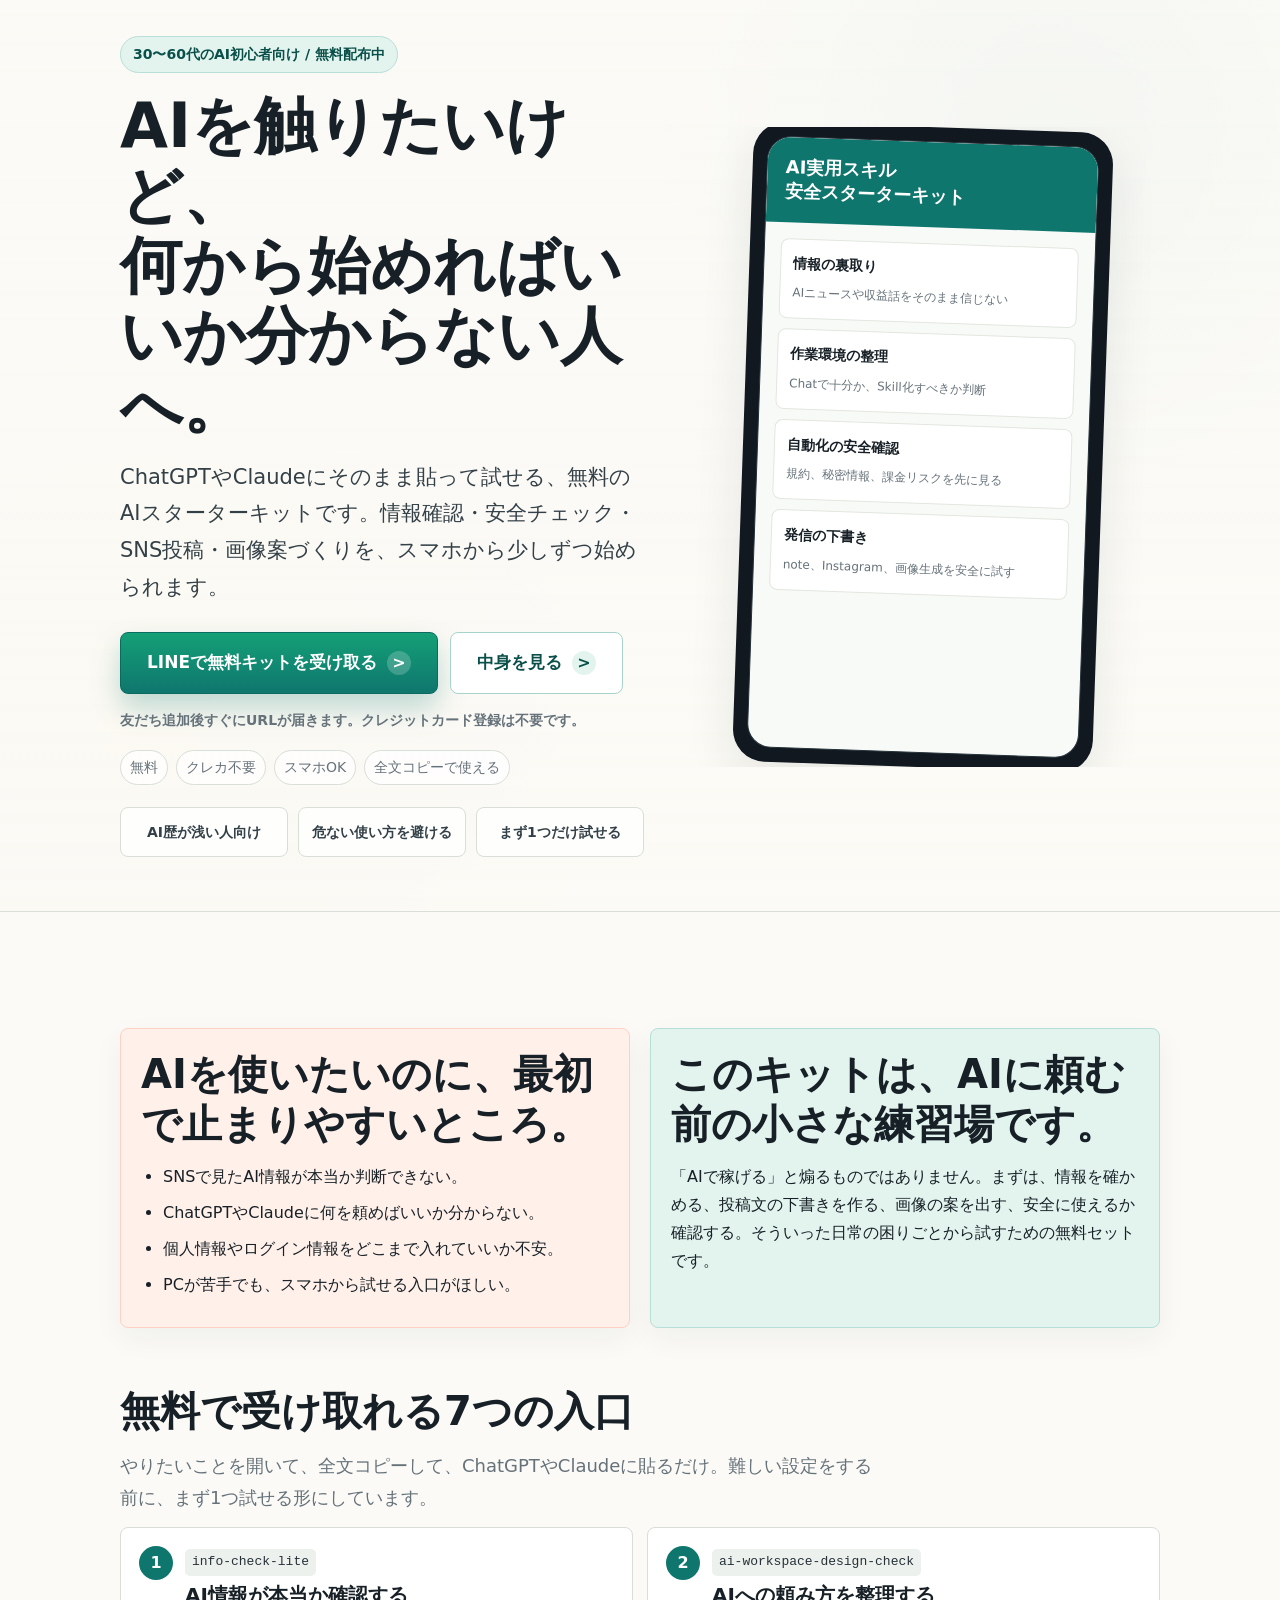
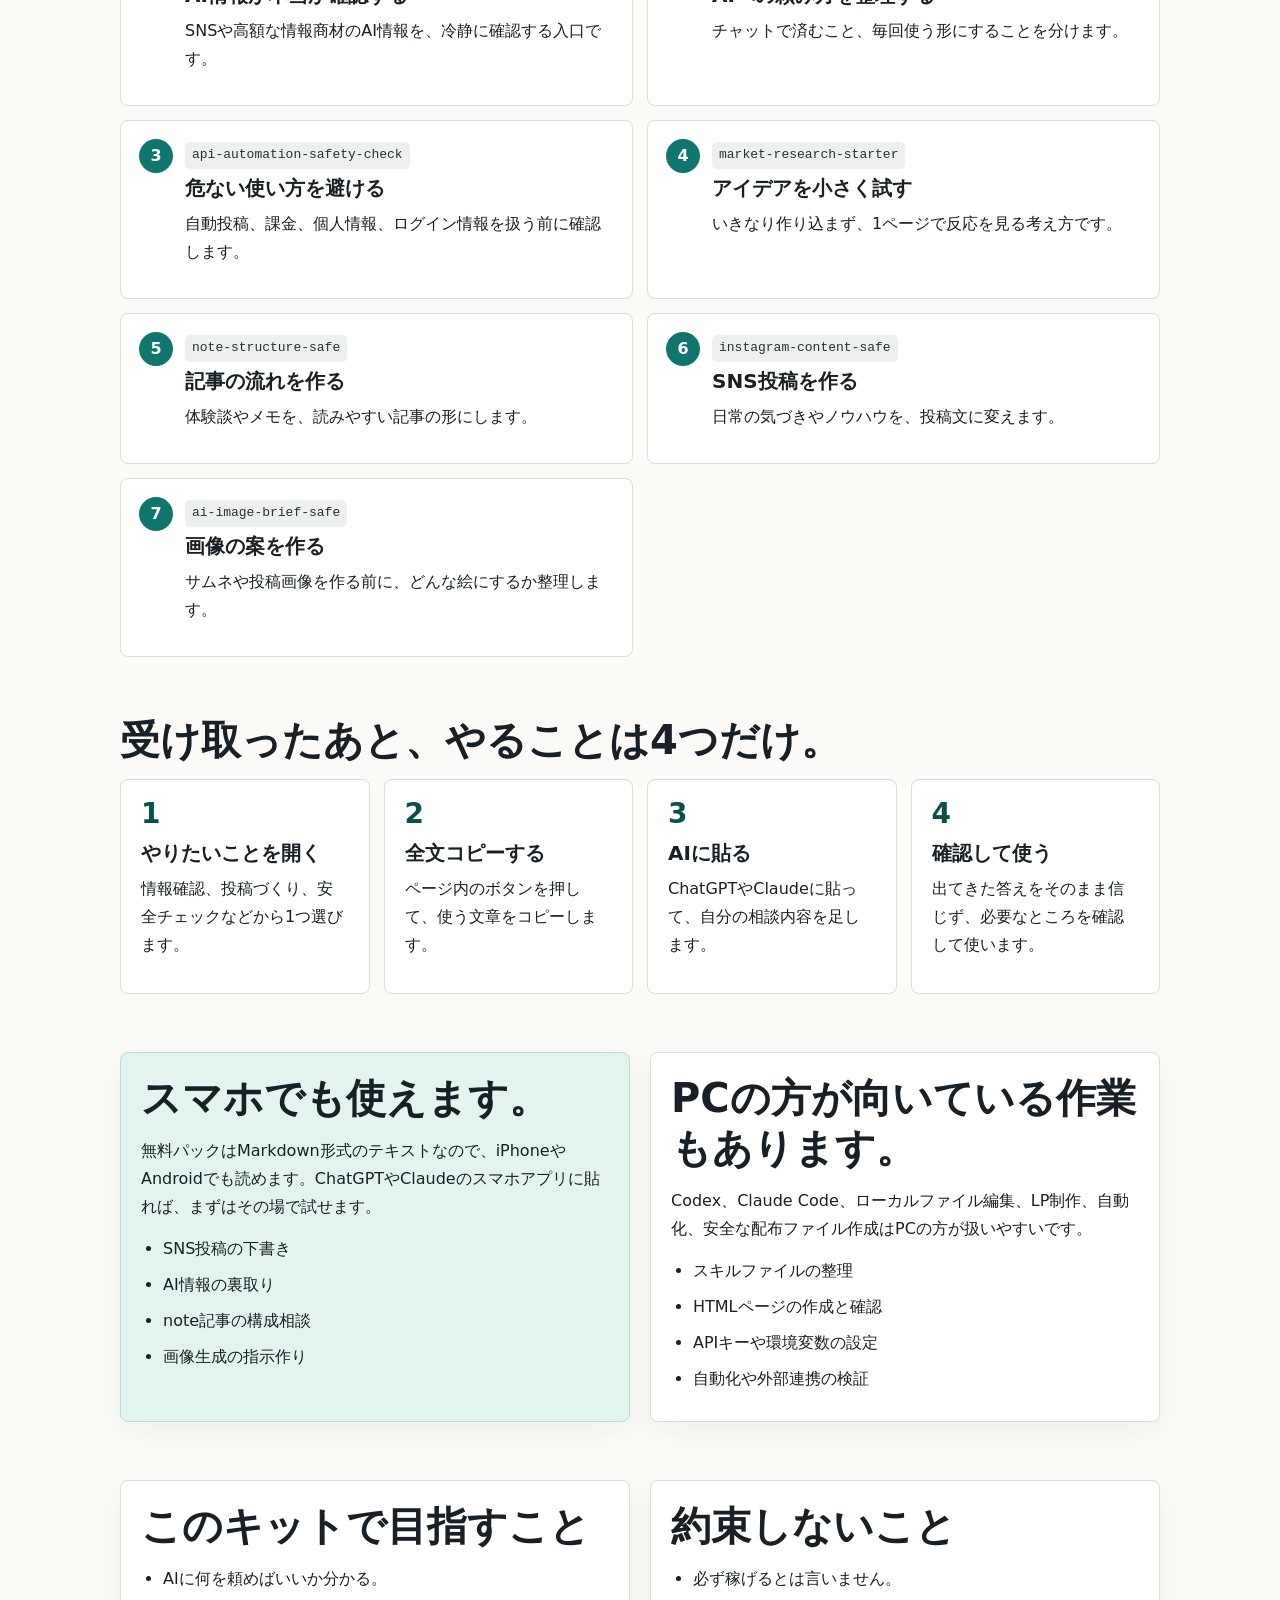
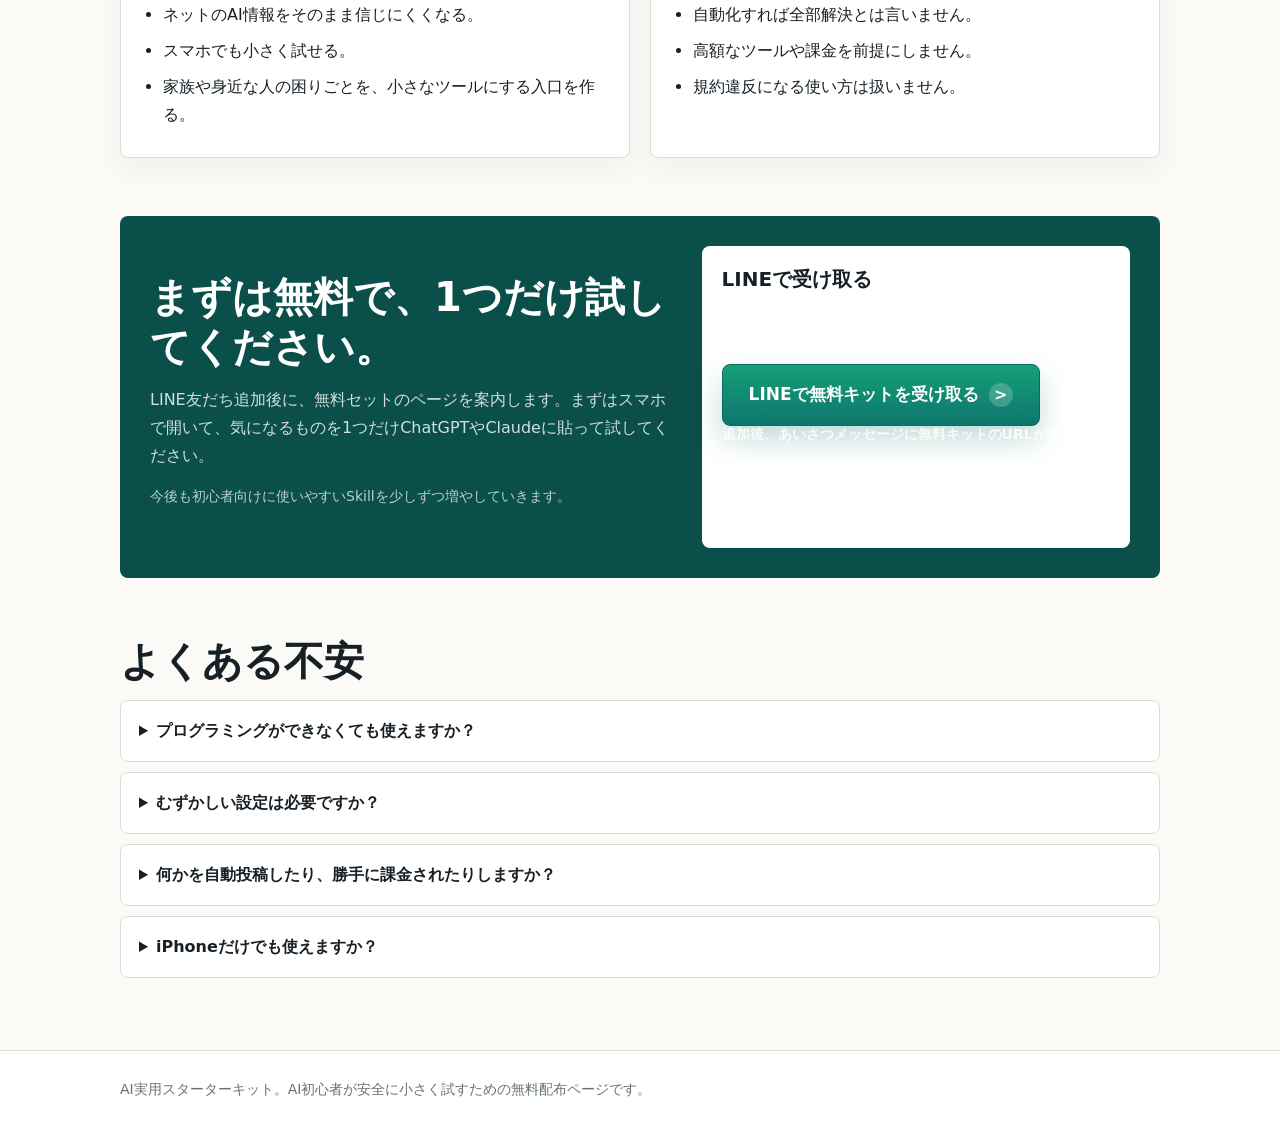
==== commit d37d3e4e: "Improve CTA button clarity" ====
--- a/index.html
+++ b/index.html
@@ -114,16 +114,38 @@
       display: inline-flex;
       align-items: center;
       justify-content: center;
-      min-height: 54px;
-      padding: 0 22px;
-      border-radius: 8px;
-      background: var(--green);
+      gap: 10px;
+      min-height: 62px;
+      padding: 0 26px;
+      border-radius: 8px;
+      background: linear-gradient(180deg, #14a076 0%, var(--green) 100%);
       color: #fff;
       text-decoration: none;
       font-weight: 900;
-      border: 1px solid var(--green);
-      box-shadow: 0 10px 24px rgba(15, 118, 110, 0.2);
+      font-size: 17px;
+      border: 1px solid #0c6b61;
+      box-shadow: 0 14px 28px rgba(15, 118, 110, 0.26);
       max-width: 100%;
+      transition: transform 0.16s ease, box-shadow 0.16s ease, filter 0.16s ease;
+    }
+
+    .button::after {
+      content: ">";
+      display: inline-grid;
+      place-items: center;
+      width: 24px;
+      height: 24px;
+      border-radius: 999px;
+      background: rgba(255, 255, 255, 0.2);
+      font-size: 16px;
+      line-height: 1;
+    }
+
+    .button:hover,
+    .button:focus-visible {
+      transform: translateY(-1px);
+      box-shadow: 0 18px 34px rgba(15, 118, 110, 0.32);
+      filter: brightness(1.03);
     }
 
     .button.secondary {
@@ -131,6 +153,18 @@
       color: var(--green-dark);
       border-color: #a6d4cd;
       box-shadow: none;
+    }
+
+    .button.secondary::after {
+      background: var(--green-soft);
+      color: var(--green-dark);
+    }
+
+    .cta-note {
+      margin: -4px 0 18px;
+      color: var(--muted);
+      font-size: 14px;
+      font-weight: 700;
     }
 
     .trust {
@@ -505,6 +539,12 @@
 
       .button-row .button {
         width: 100%;
+      }
+
+      .button {
+        min-height: 64px;
+        font-size: 16px;
+        padding: 0 18px;
       }
 
       header,
@@ -538,9 +578,10 @@
         <h1>AIを触りたいけど、<br>何から始めればいいか分からない人へ。</h1>
         <p class="lead">ChatGPTやClaudeにそのまま貼って試せる、無料のAIスターターキットです。情報確認・安全チェック・SNS投稿・画像案づくりを、スマホから少しずつ始められます。</p>
         <div class="button-row">
-          <a class="button" href="https://lin.ee/PPzQ4hE">無料で受け取る</a>
+          <a class="button" href="https://lin.ee/PPzQ4hE">LINEで無料キットを受け取る</a>
           <a class="button secondary" href="#inside">中身を見る</a>
         </div>
+        <p class="cta-note">友だち追加後すぐにURLが届きます。クレジットカード登録は不要です。</p>
       <div class="trust">
         <span>無料</span>
         <span>クレカ不要</span>
@@ -743,7 +784,8 @@
       <div class="form">
         <h3>LINEで受け取る</h3>
         <p class="small">友だち追加すると、無料セットのURLを受け取れます。クレジットカード登録は不要です。</p>
-        <a class="button" href="https://lin.ee/PPzQ4hE">無料キットを受け取る</a>
+        <a class="button" href="https://lin.ee/PPzQ4hE">LINEで無料キットを受け取る</a>
+        <p class="cta-note">追加後、あいさつメッセージに無料キットのURLが届きます。</p>
         <p class="small">※LINE上のあいさつメッセージで配布URLを案内します。</p>
       </div>
     </section>
@@ -770,7 +812,7 @@
   </main>
 
   <div class="sticky-cta">
-    <a class="button" href="https://lin.ee/PPzQ4hE">無料で受け取る</a>
+    <a class="button" href="https://lin.ee/PPzQ4hE">無料キットを受け取る</a>
   </div>
 
   <footer>
